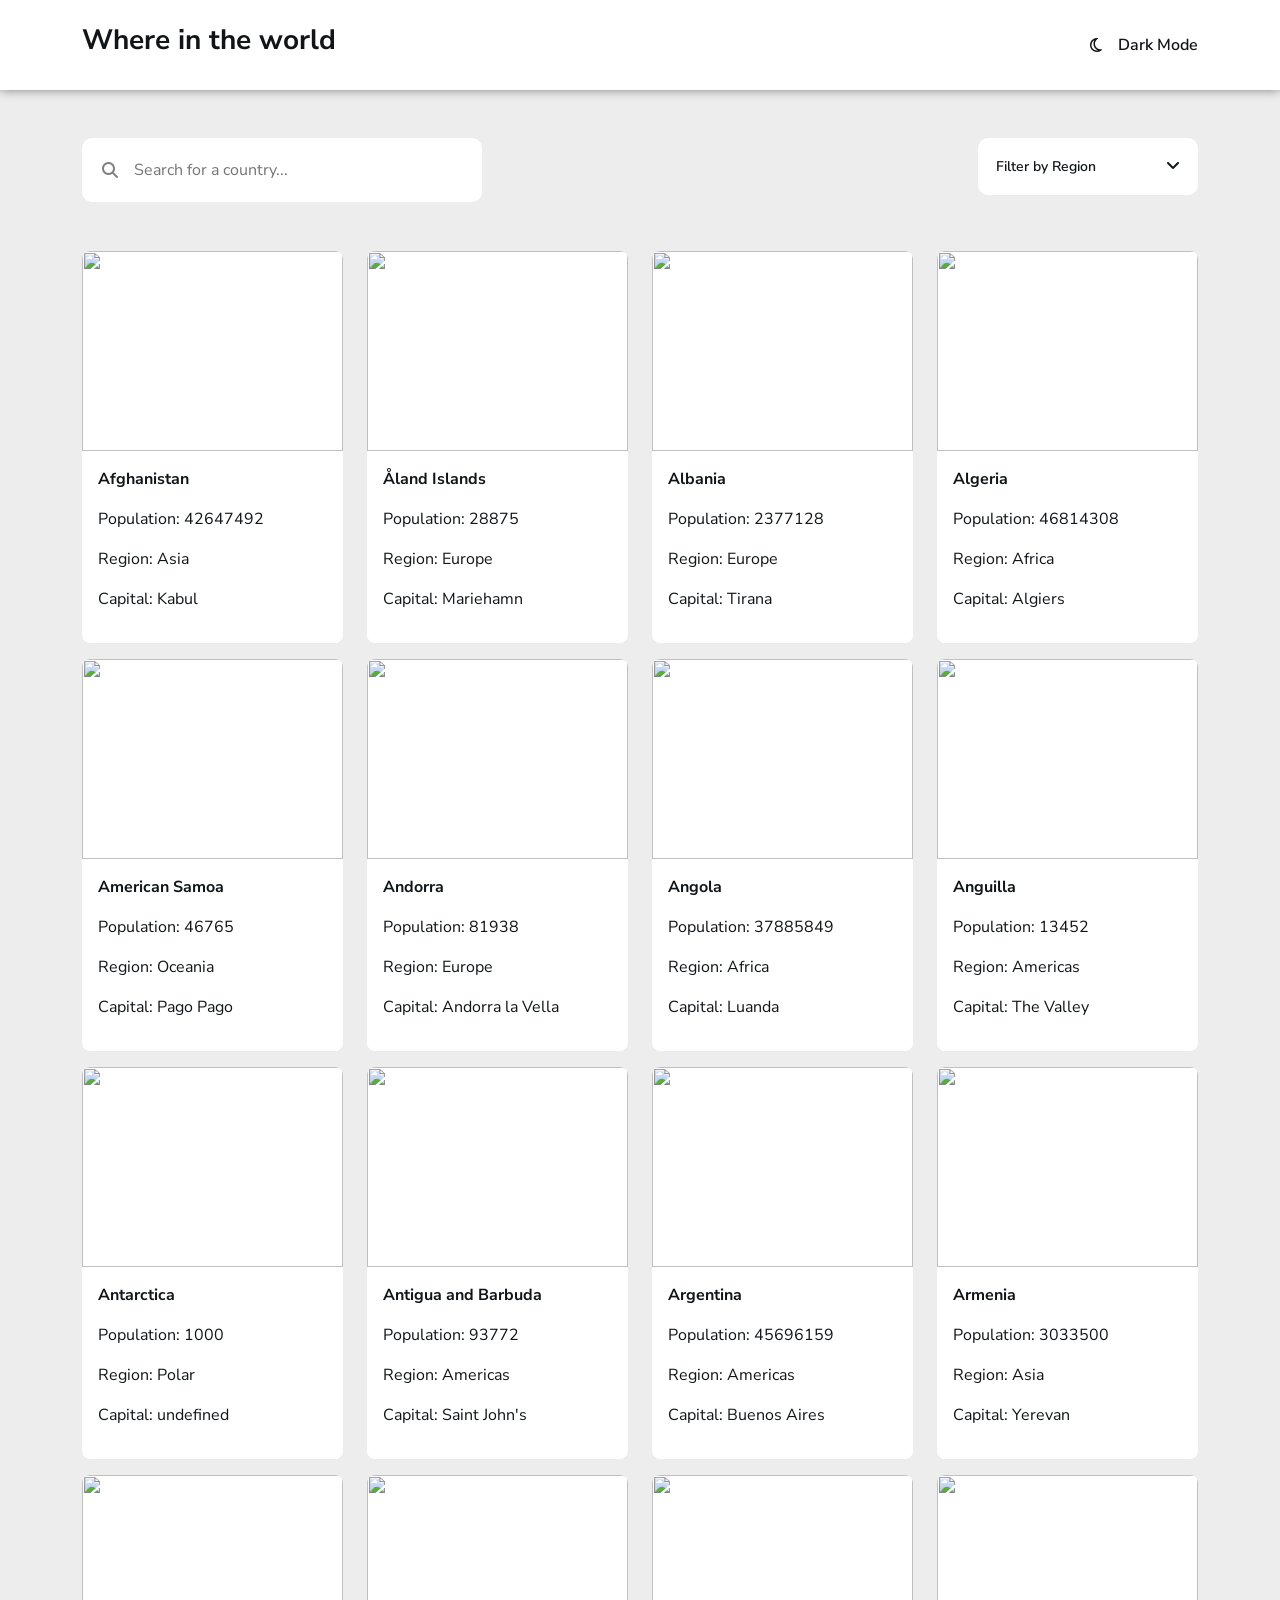
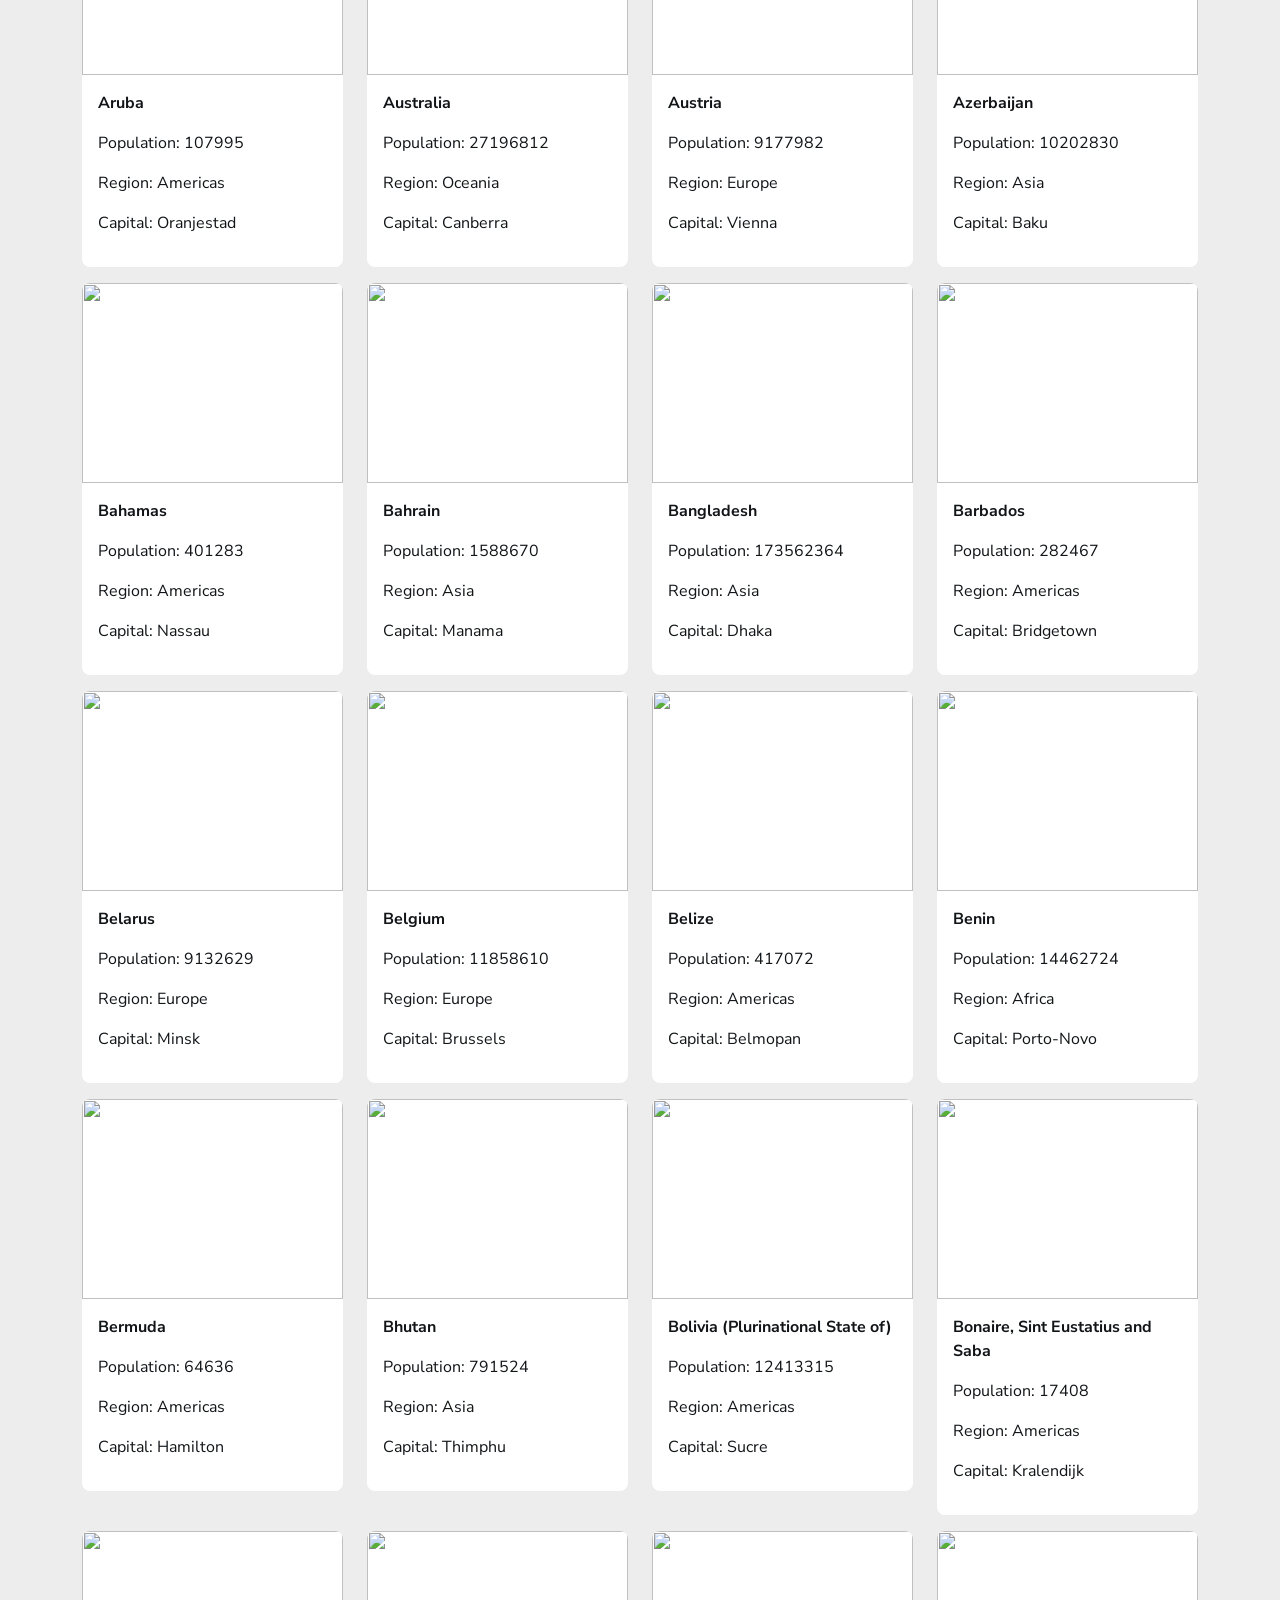
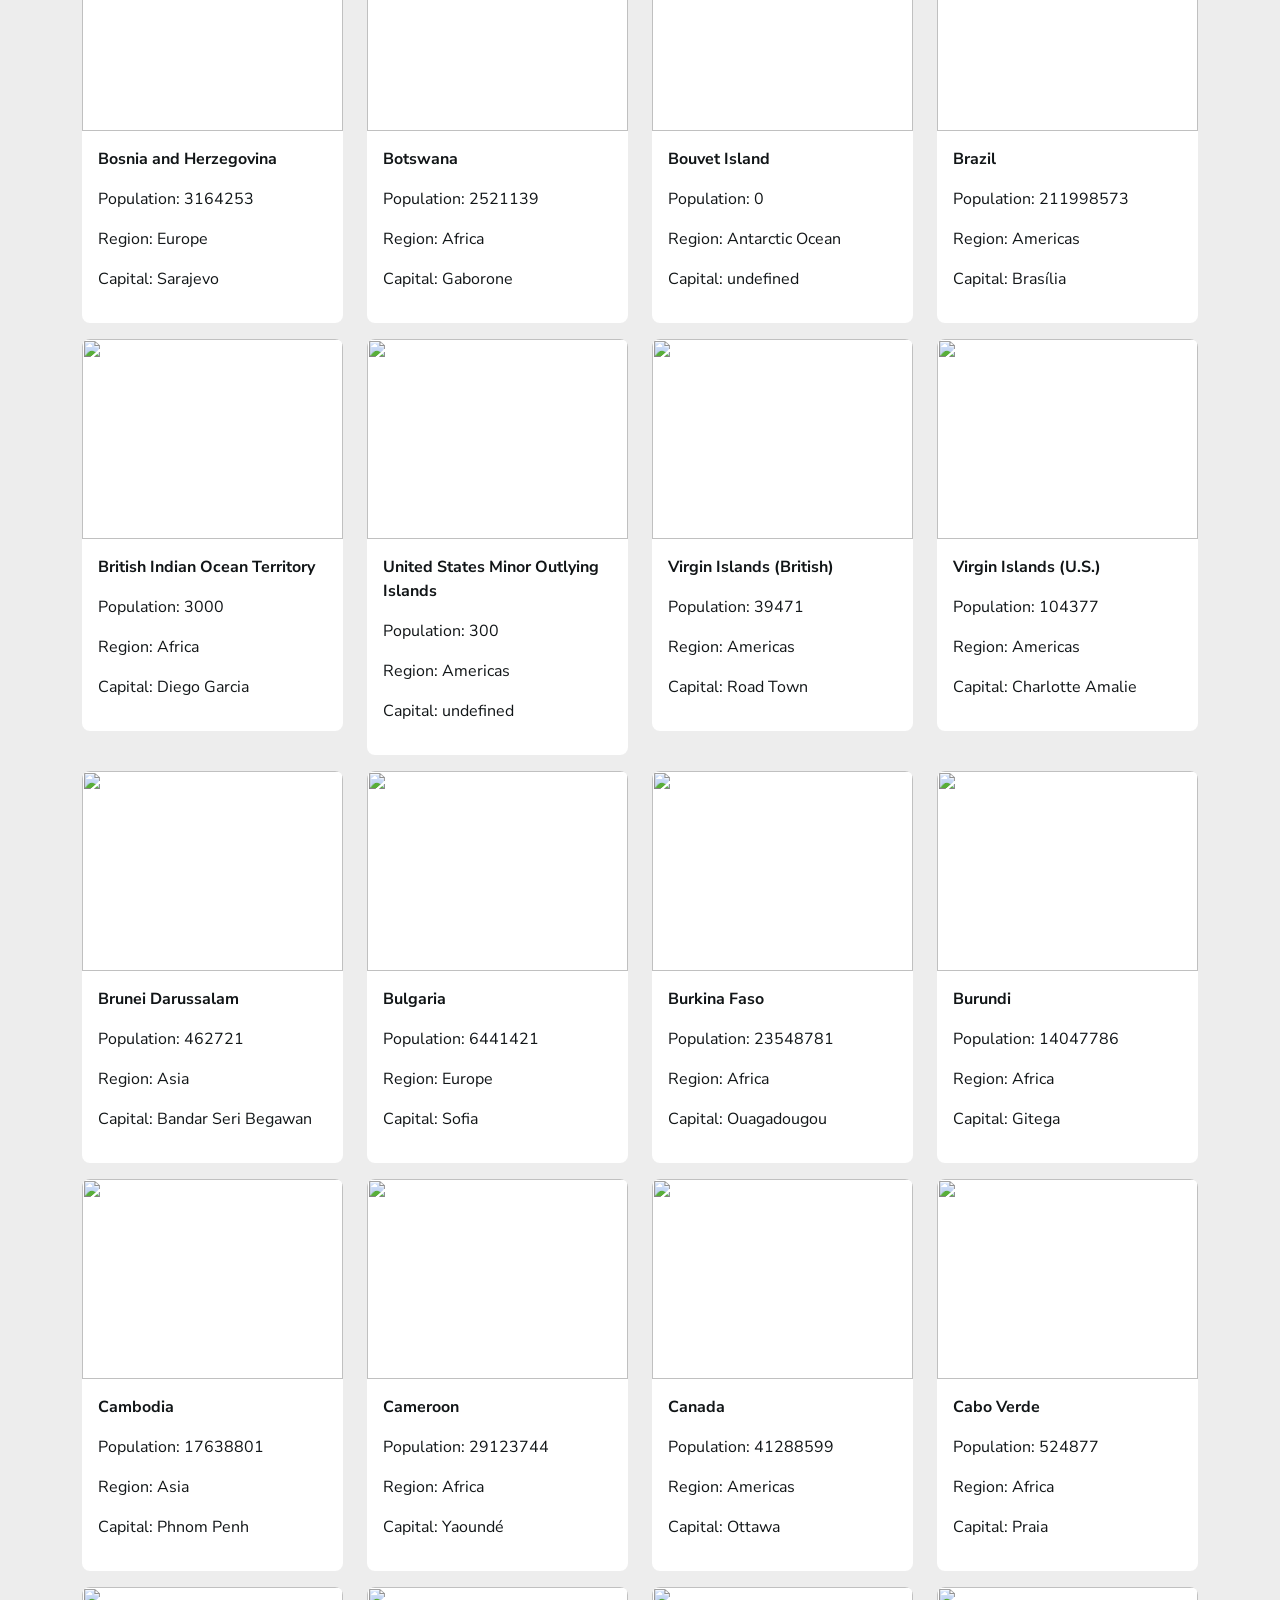
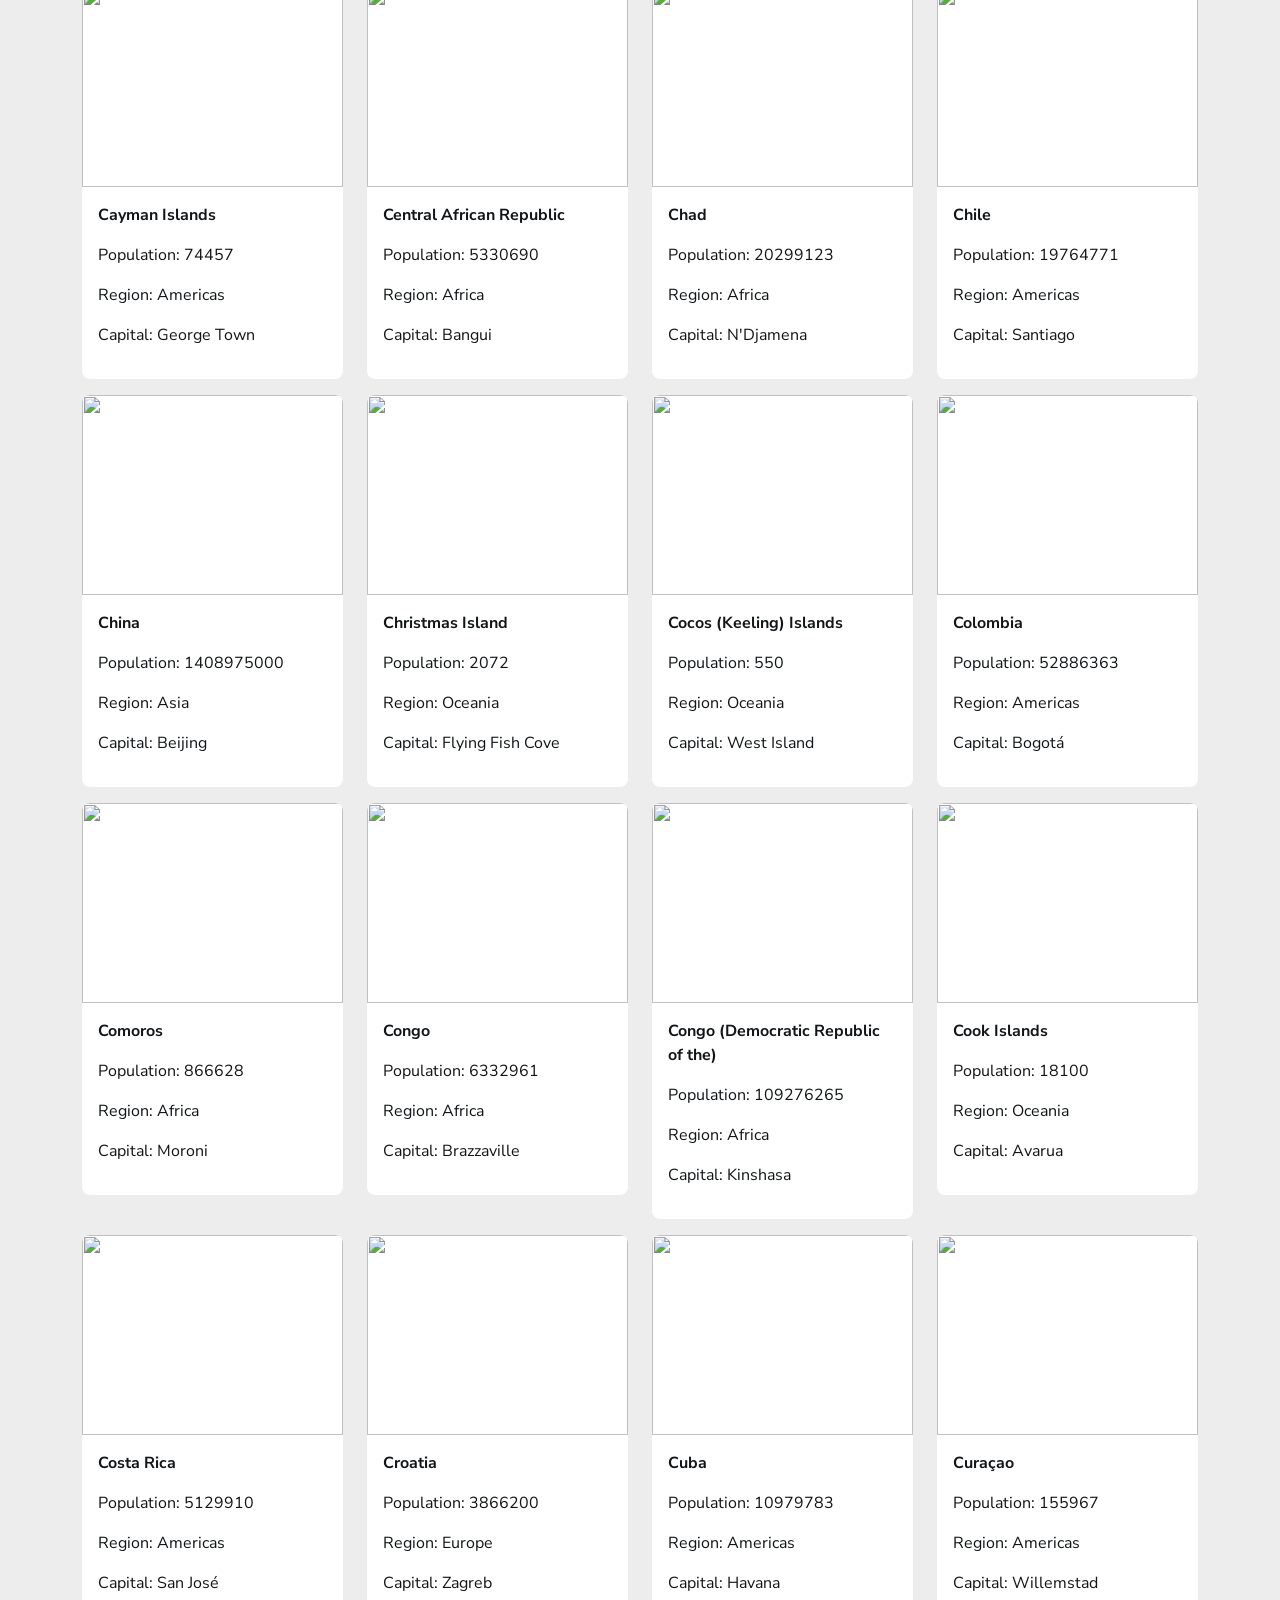
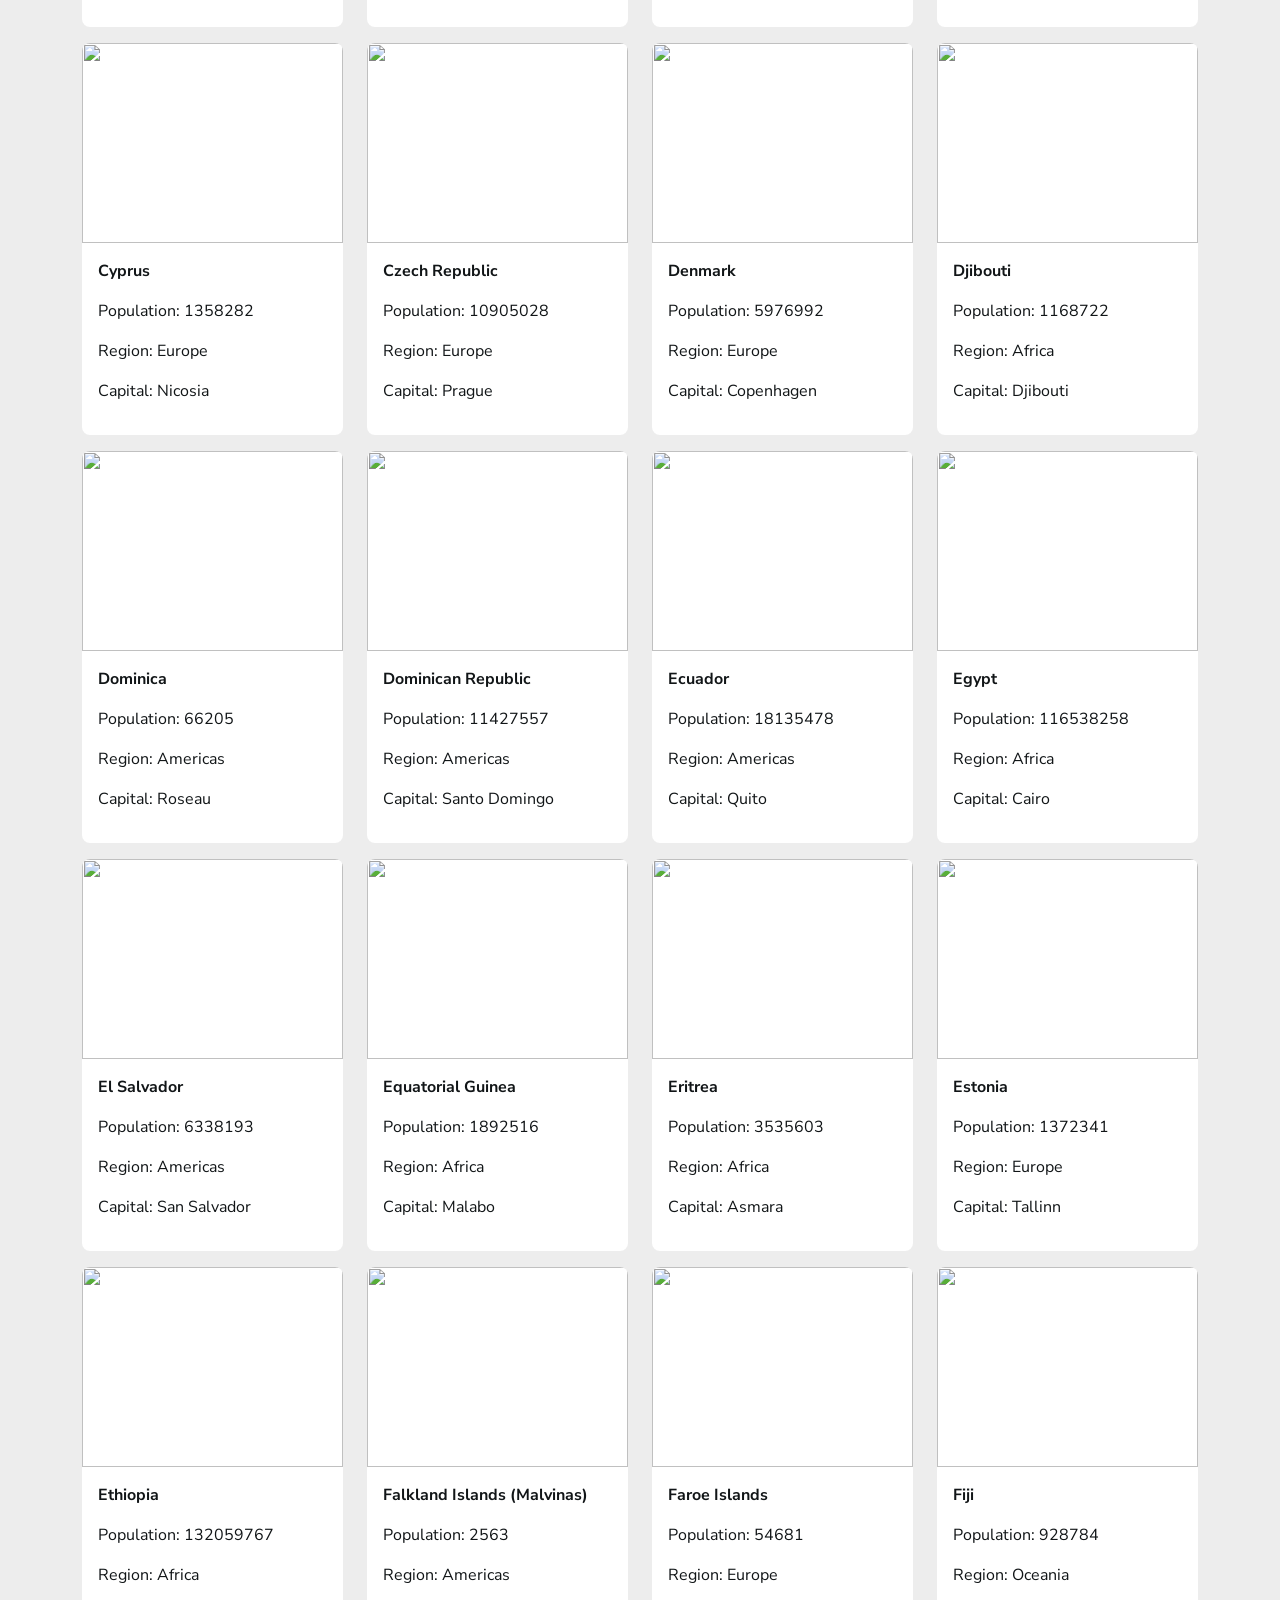
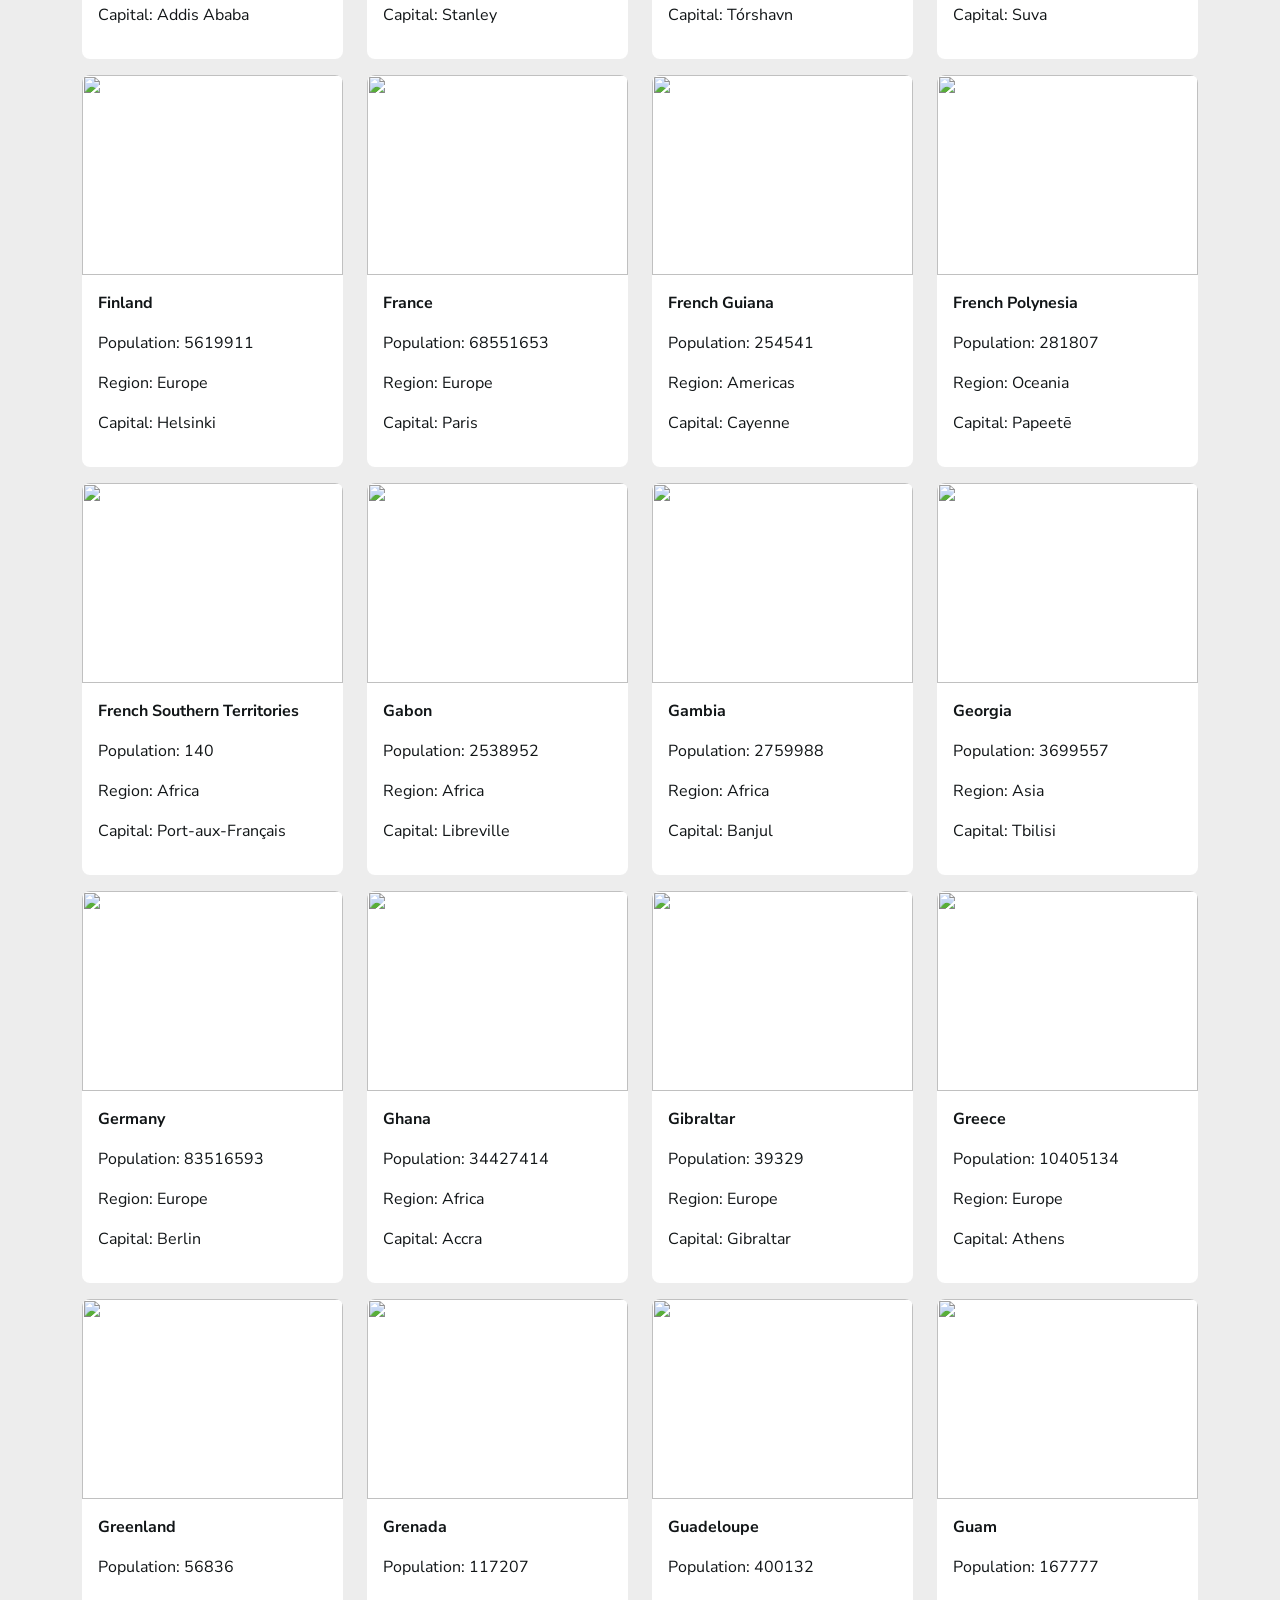
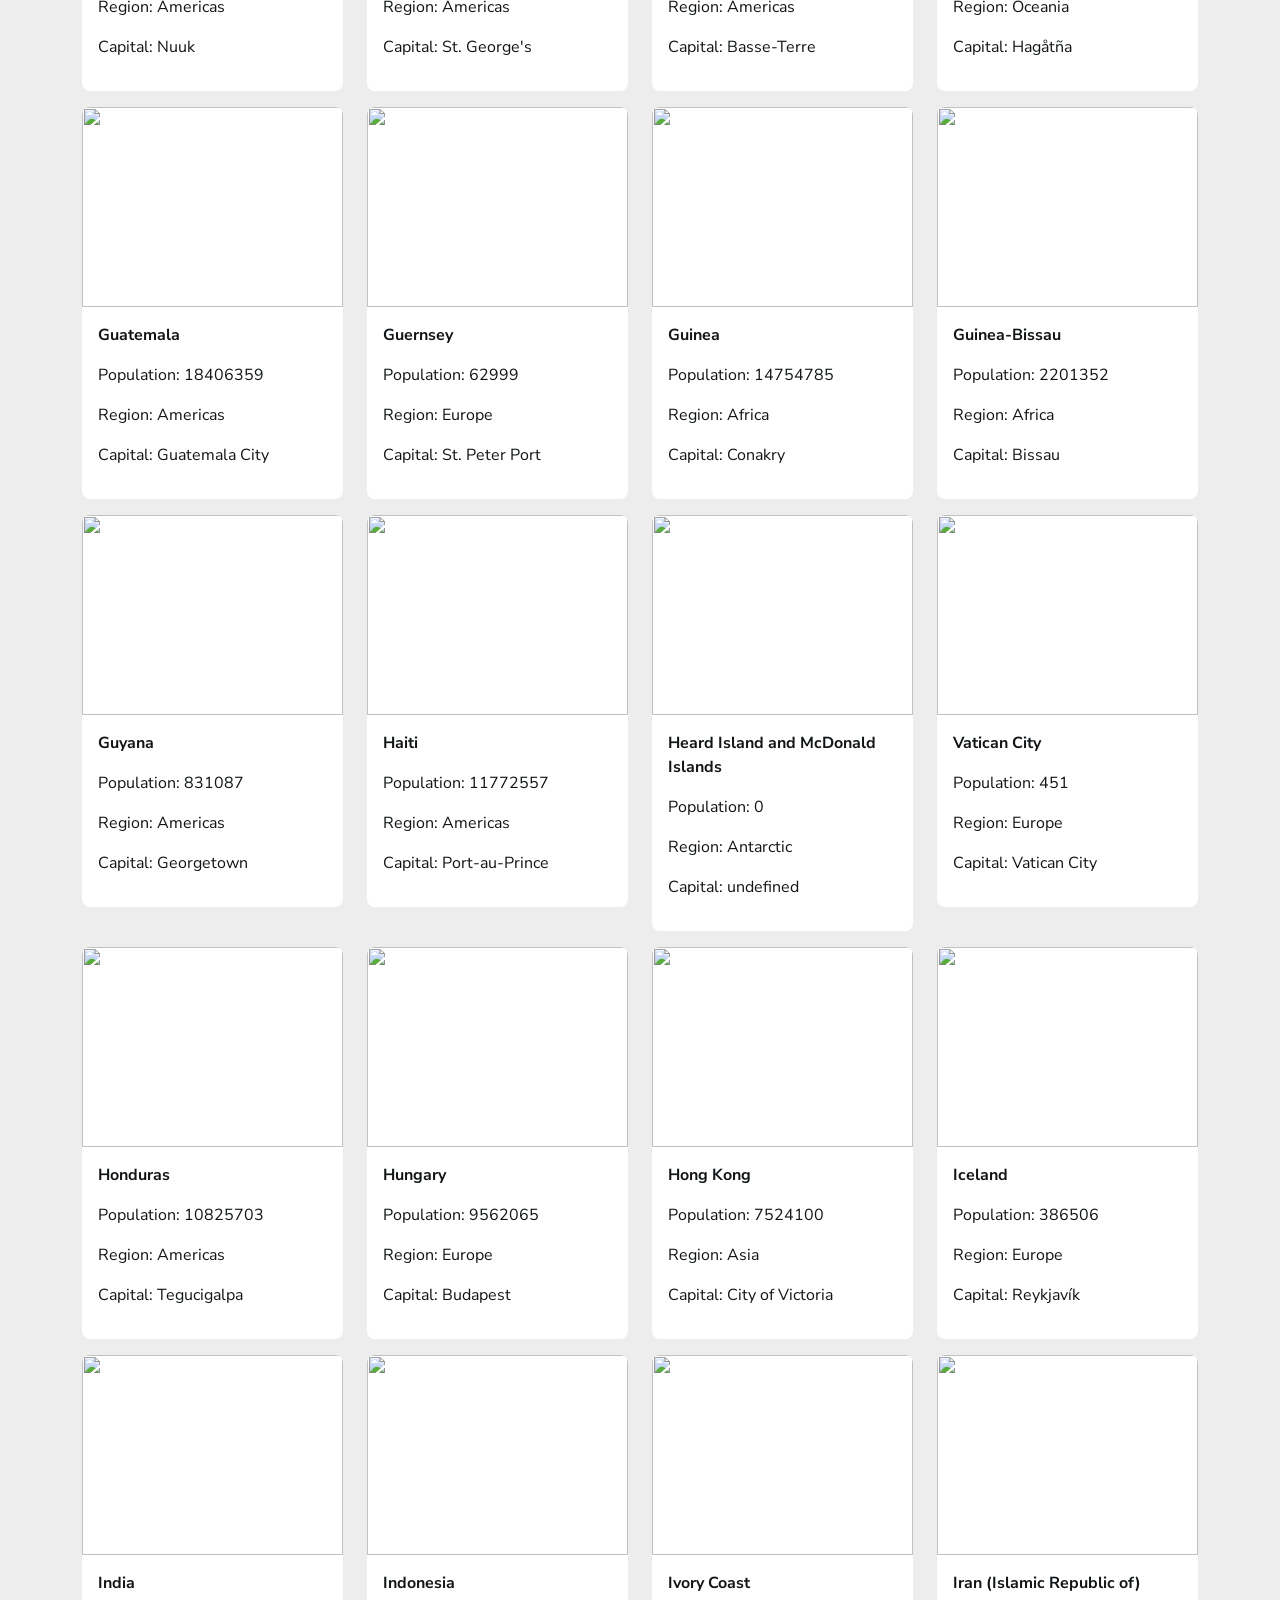
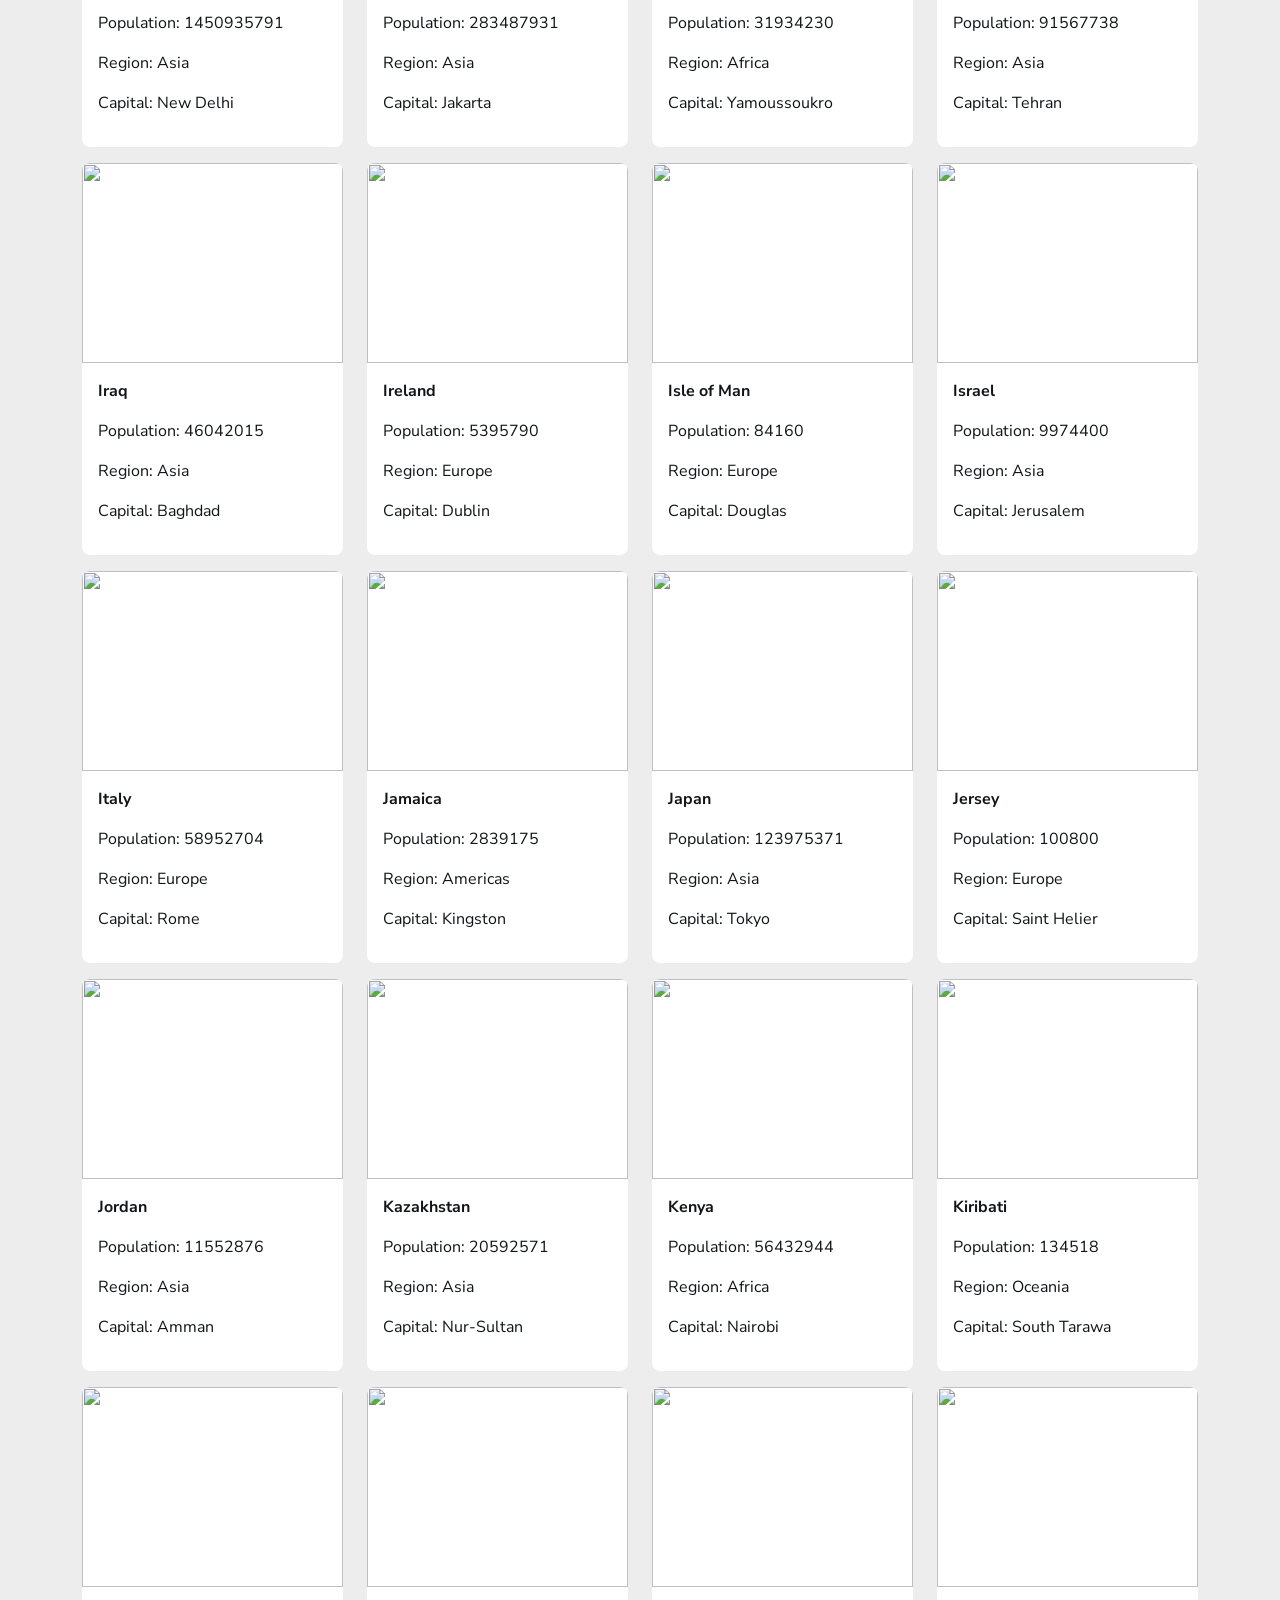
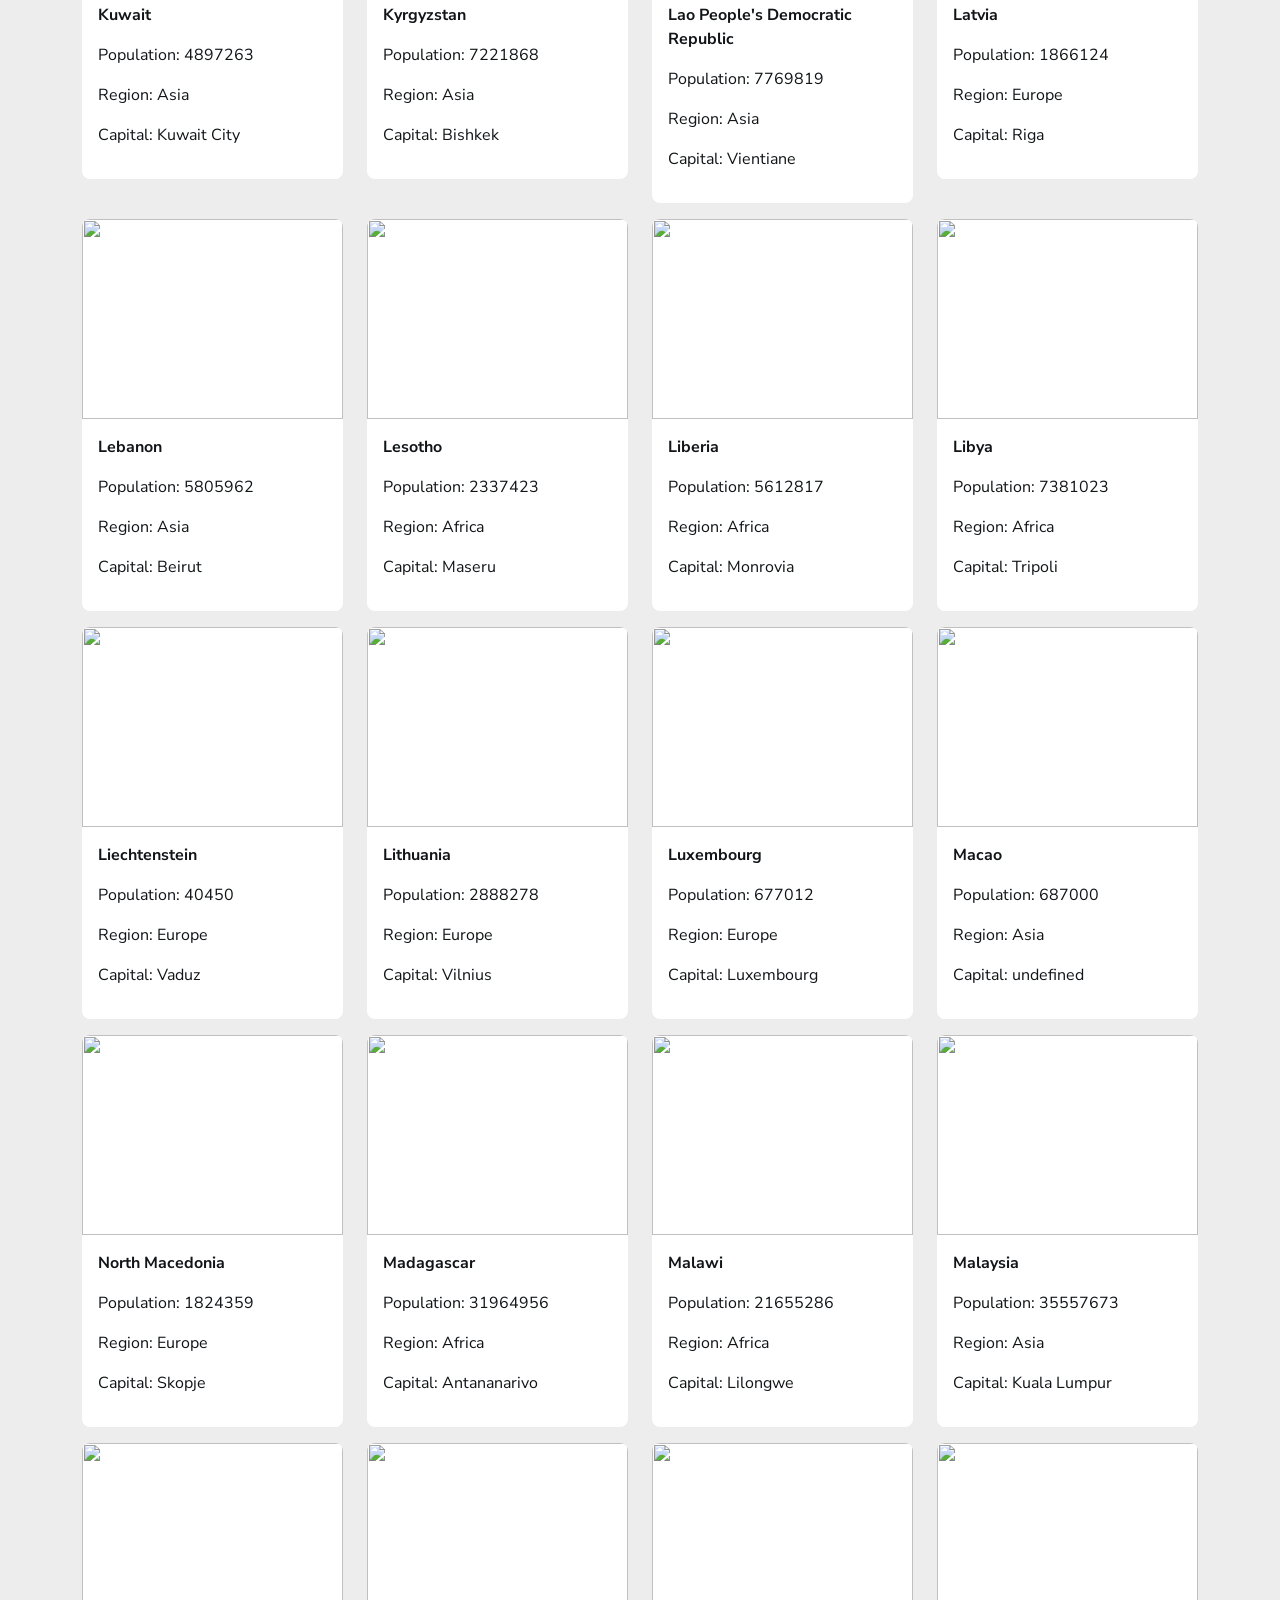
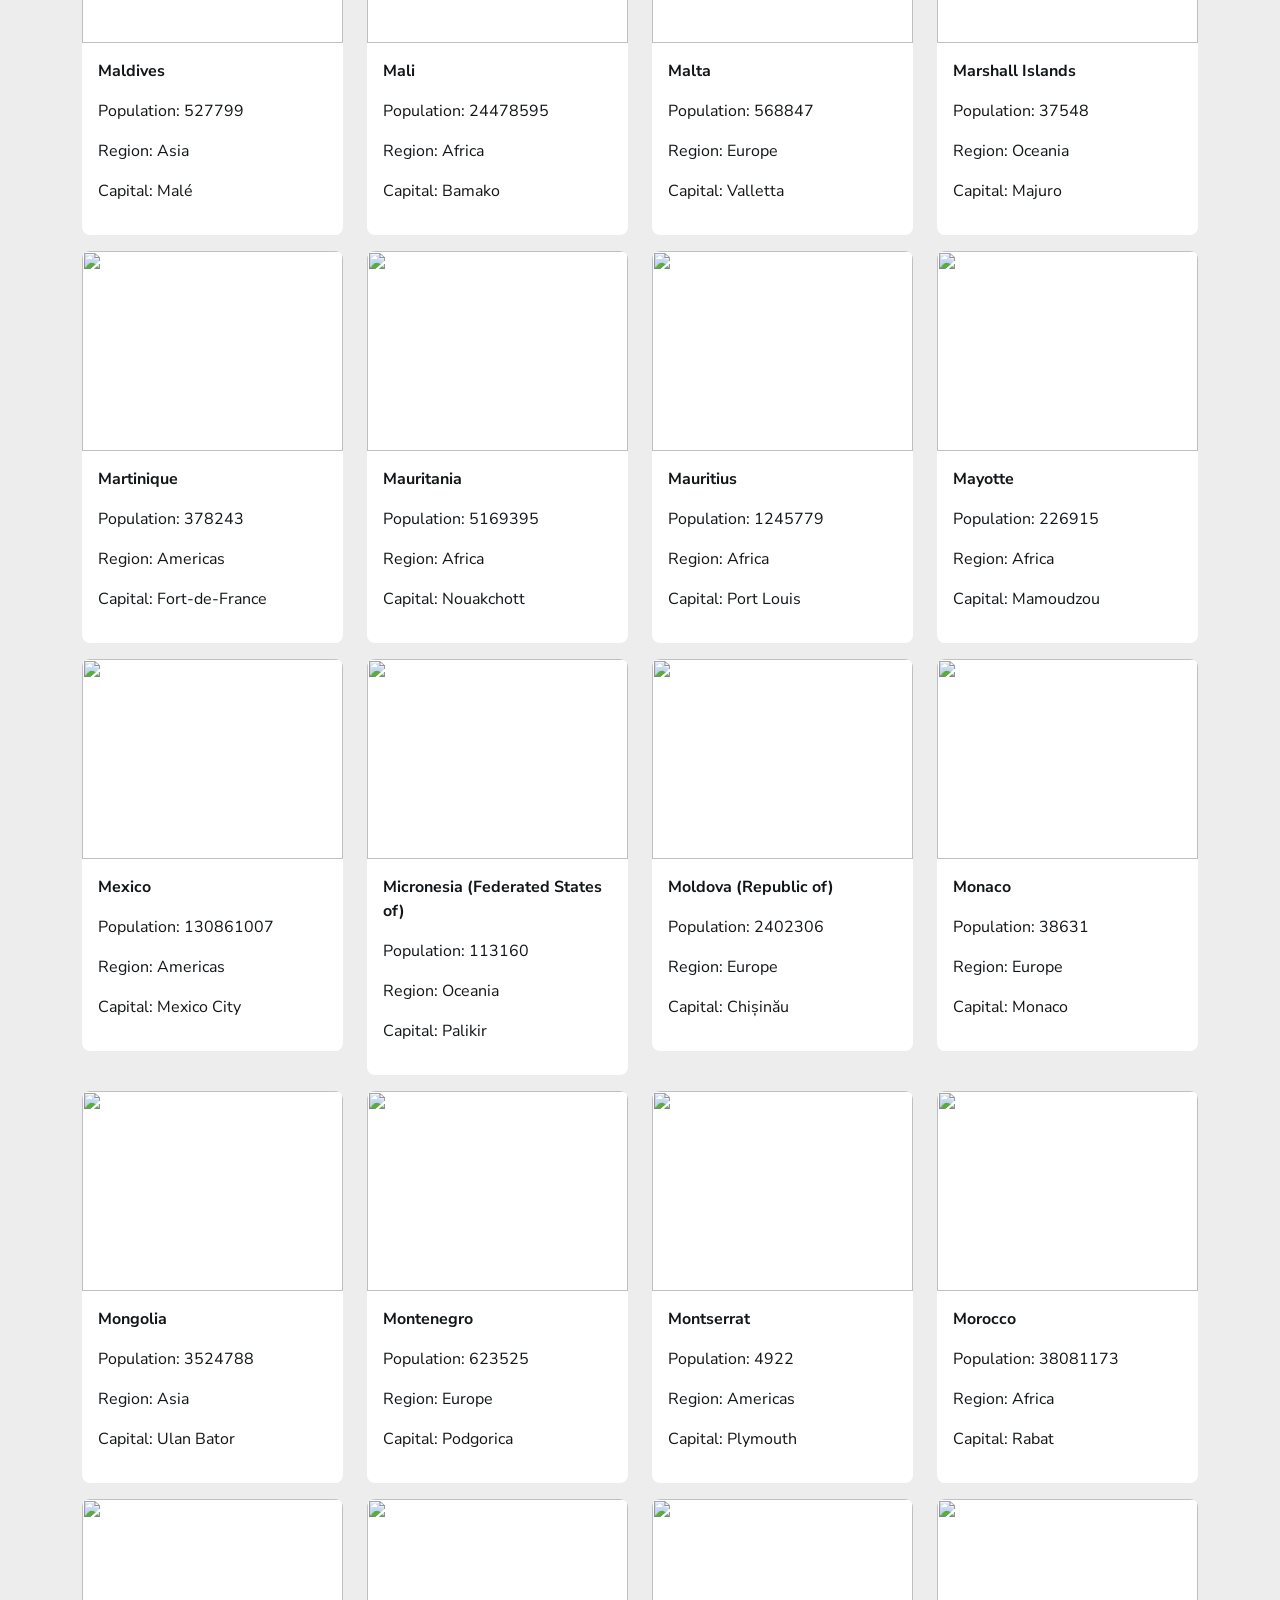
==== index.html @ bd82c8d5 "rest-countries" ====
<!doctype html>
<html lang="en">
  <head>
    <meta charset="UTF-8" />
    <meta name="viewport" content="width=device-width, initial-scale=1.0" />
    <meta
      name="description"
      content="rest countries api with color theme switcher master"
    />
    <title>rest countries</title>
    <link rel="stylesheet" href="css/style.css" />
    <link rel="stylesheet" href="css/bootstrap.min.css" />
    <link rel="stylesheet" href="css/all.min.css" />
    <link rel="preconnect" href="https://fonts.googleapis.com" />
    <link rel="preconnect" href="https://fonts.gstatic.com" crossorigin />
    <link
      href="https://fonts.googleapis.com/css2?family=Nunito+Sans:ital,opsz,wght@0,6..12,200..1000;1,6..12,200..1000&display=swap"
      rel="stylesheet"
    />
  </head>
  <body class="theme-light">
    <div class="header">
      <div
        class="container py-4 d-flex justify-content-between align-items-center"
      >
        <h3>Where in the world</h3>
        <div class="mode-dark-sun d-flex align-items-center gap-3">
          <i class="fa-regular fa-moon"></i>
          <div class="text-mode">Dark Mode</div>
        </div>
      </div>
    </div>

    <!-- ====== page ---- info ---- country ===== -->
    <div class="page-info-country py-5 hide-all">
      <div class="container">
        <div
          class="icon-back mb-3 d-flex justify-content-center align-items-center gap-3"
        >
          <i class="fa-solid fa-arrow-left"></i>
          <div>Back</div>
        </div>

        <div class="inside-info d-flex align-items-center"></div>
      </div>
    </div>

    <!-- ============== section ================== -->

    <div class="choices show-all">
      <div class="py-5 head-sec">
        <div class="container d-flex align-items-start justify-content-between">
          <div class="search-country d-flex align-items-center gap-3">
            <i class="fa-solid fa-magnifying-glass"></i>
            <input
              class="srch-name"
              type="text"
              placeholder="Search for a country..."
            />
          </div>
          <div class="filter-by-region">
            <div
              class="head-filter d-flex align-items-center justify-content-between mb-2"
            >
              <div class="text-filter">Filter by Region</div>
              <i class="fa-solid fa-angle-down"></i>
            </div>

            <ul
              class="bottom-filter position-absolute hide list-unstyled m-0 py-3 px-4"
            >
              <li data-contnent=".Africa" class="mb-1">Africa</li>
              <li data-contnent=".America" class="mb-1">America</li>
              <li data-contnent=".Asia" class="mb-1">Asia</li>
              <li data-contnent=".Euro" class="mb-1">Europe</li>
              <li data-contnent=".Ocean">Oceania</li>
            </ul>
          </div>
        </div>
      </div>

      <!-- ===== another -page  -->

      <div class="container">
        <div class="page all">
          <div class="row"></div>
        </div>

        <div class="page Africa">
          <div class="row row-africa"></div>
        </div>

        <div class="page America">
          <div class="row row-america"></div>
        </div>

        <div class="page Asia">
          <div class="row row-asia"></div>
        </div>

        <div class="page Euro">
          <div class="row row-euro"></div>
        </div>

        <div class="page Ocean">
          <div class="row row-ocean"></div>
        </div>
      </div>
    </div>
    <script src="main.js"></script>
  </body>
</html>

<!-- <div class="page Africa"></div>
  <div class="page America"></div>
  <div class="page Asia"></div>
  <div class="page Europe"></div>
  <div class="page Oceania"></div> -->
---- css/style.css ----
* {
  box-sizing: border-box;
  padding: 0;
  margin: 0;
}

:root {
  --Blue-900-Dark-Mode-Elements: hsl(209, 23%, 22%);
  --Blue-950-Dark-Mode-Background: hsl(207, 26%, 17%);
  --Grey-950-Light-Mode-Text: hsl(200, 15%, 8%);
  --Grey-400-Light-Mode-Input: hsl(0, 0%, 50%);
  --Grey-50-Light-Mode-Background: hsl(0, 0%, 99%);
  --White-Dark-Mode-Text-Light-Mode-Elements: hsl(0, 100%, 100%);
}
body.theme-light {
  --white-page-background: hsl(0, 0%, 93%);
  --white-header: hsl(0, 100%, 100%);
  --black-text: hsl(200, 15%, 8%);
  --Grey-light: hsl(0, 0%, 50%);
}

body.theme-dark {
  --white-page-background: hsl(207, 26%, 17%);
  --white-header: hsl(209, 23%, 22%);
  --black-text: hsl(0, 100%, 100%);
  --Grey-light: hsl(0, 0%, 99%);
}

body {
  width: 100%;
  height: 100vh;
  font-family: "Nunito Sans", sans-serif !important;
  background-color: var(--white-page-background) !important;
}

.header {
  width: 100%;
  background-color: var(--white-header);
  box-shadow: 0 0 10px var(--Grey-400-Light-Mode-Input);
}

.header h3 {
  color: var(--black-text);
  font-weight: 700;
}

@media (max-width: 576px) {
  .header h3,
  .mode-dark-sun {
    font-size: 15px;
  }
}

.mode-dark-sun {
  cursor: pointer;
}

.mode-dark-sun > div,
.mode-dark-sun > i {
  color: var(--black-text);
}

.mode-dark-sun > div {
  font-weight: 600;
}

/* ============ section =========== */

@media (max-width: 576px) {
  .head-sec .container {
    flex-direction: column;
    gap: 1rem;
  }
}

.search-country {
  width: 100%;
  max-width: 400px;
  background-color: var(--white-header);
  padding: 20px;
  border-radius: 10px;
}

.search-country input {
  border: none;
  outline: none;
  color: var(--black-text);
  background-color: transparent;
}

.search-country i {
  color: var(--Grey-light);
}

.head-filter {
  width: 220px;
  padding: 18px;
  background-color: var(--white-header);
  color: var(--black-text);
  border-radius: 10px;
}

.filter-by-region .text-filter {
  font-size: 14px;
  font-weight: 600;
}

.filter-by-region i {
  cursor: pointer;
}

.hide {
  display: none;
}

.show {
  display: block;
}

.bottom-filter {
  width: 220px;
  padding: 10px;
  background-color: var(--white-header);
  color: var(--black-text);
  border-radius: 10px;
}

.bottom-filter li {
  padding: 8px;
  border-radius: 8px;
  cursor: pointer;
  font-weight: 700;
  transition: 0.4s;
}

.bottom-filter li:hover {
  background-color: var(--white-page-background);
}
.Africa,
.America,
.Asia,
.Euro,
.Ocean {
  width: 100%;
  height: 100px;
  display: none;
}

.paris {
  background-color: blue;
  display: block;
}
.rome {
  background-color: green;
}
.london {
  background-color: red;
}

.country-ger img {
  height: 230px;
}

/* ----- page info country */

.icon-back {
  width: 150px;
  padding: 10px;
  border-radius: 8px;
  box-shadow: 0 0 10px #aaa;
  cursor: pointer;
  background-color: var(--white-header);
  color: var(--black-text);
}

.inside-info {
  gap: 10rem;
  color: var(--black-text);
}

.page-one > div,
.page-two > div {
  margin-bottom: 0.7rem;
}

.hide-all {
  display: none;
}
.show-all {
  display: block;
}

/* mobile web */

@media (max-width: 576px) {
  .inside-pages {
    flex-direction: column;
  }

  .whole-info {
    flex-direction: column;
  }

  .img-countries {
    width: 100% !important;
  }
}
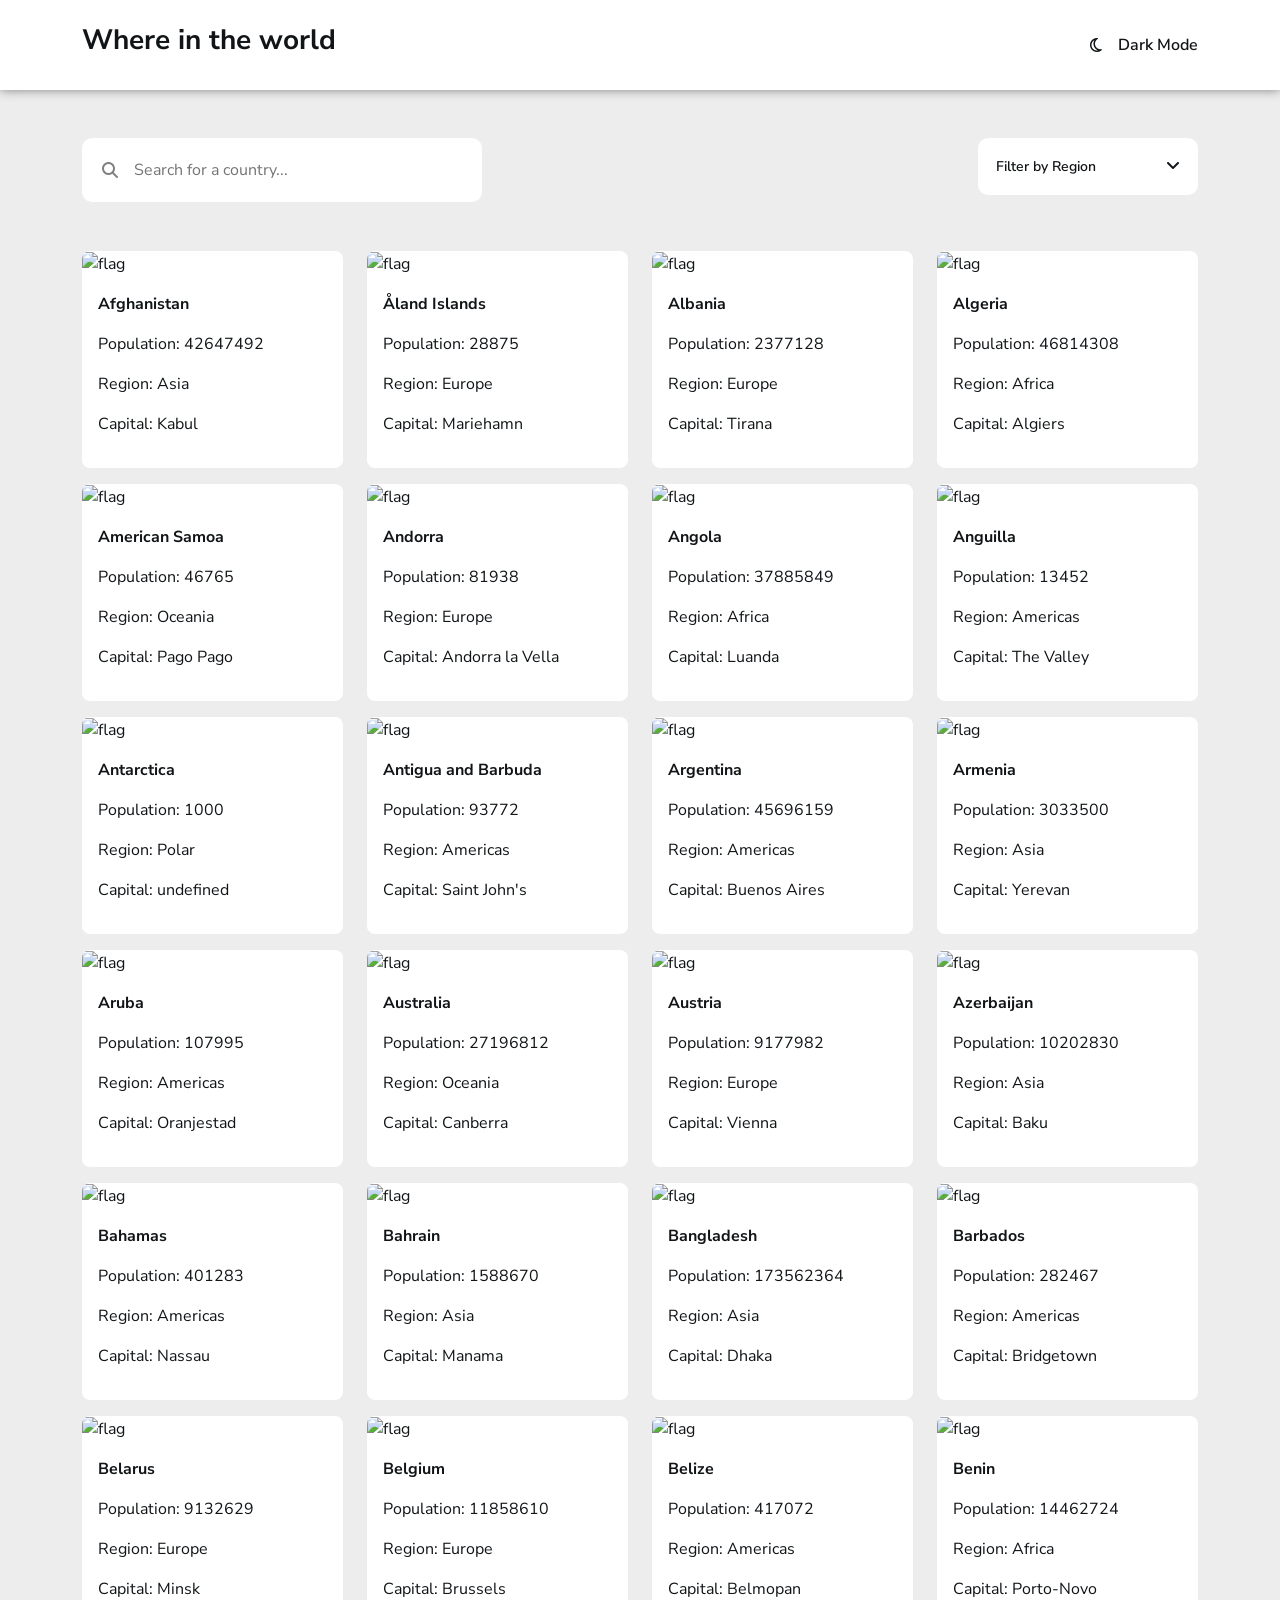
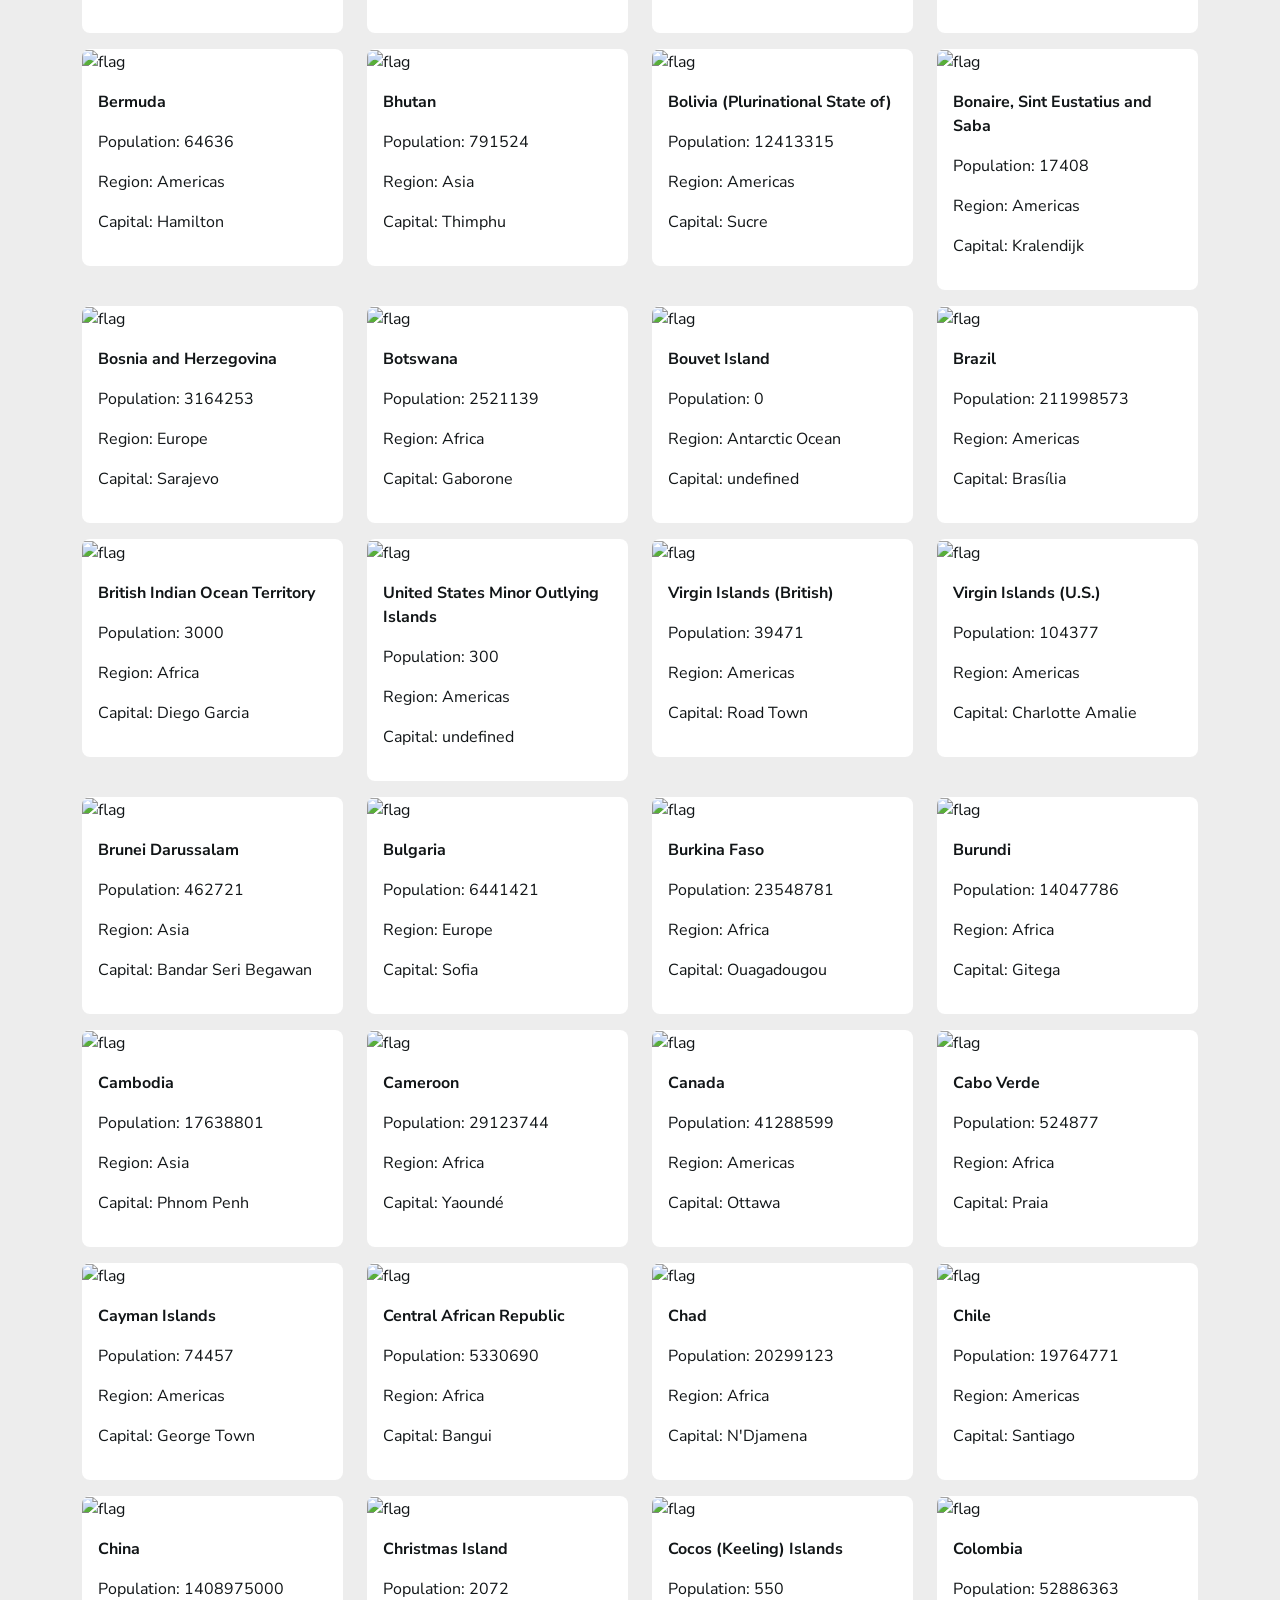
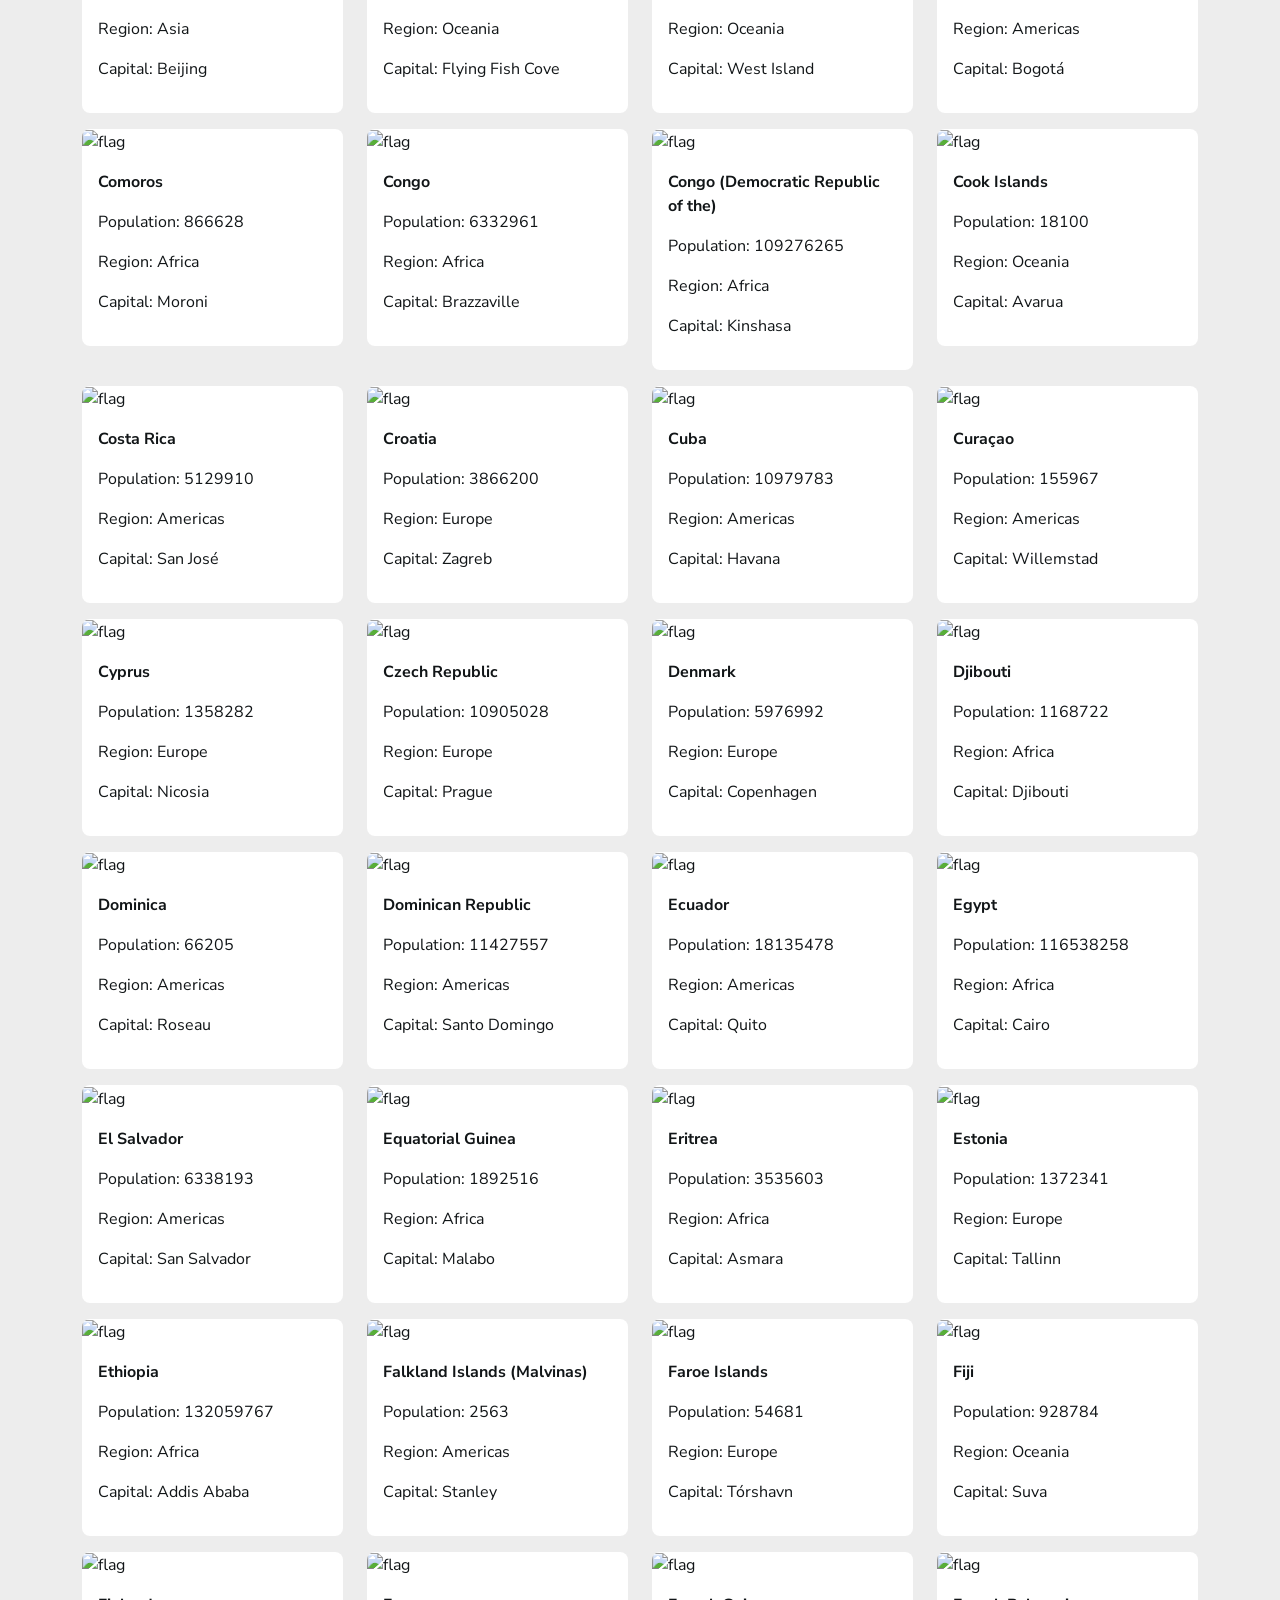
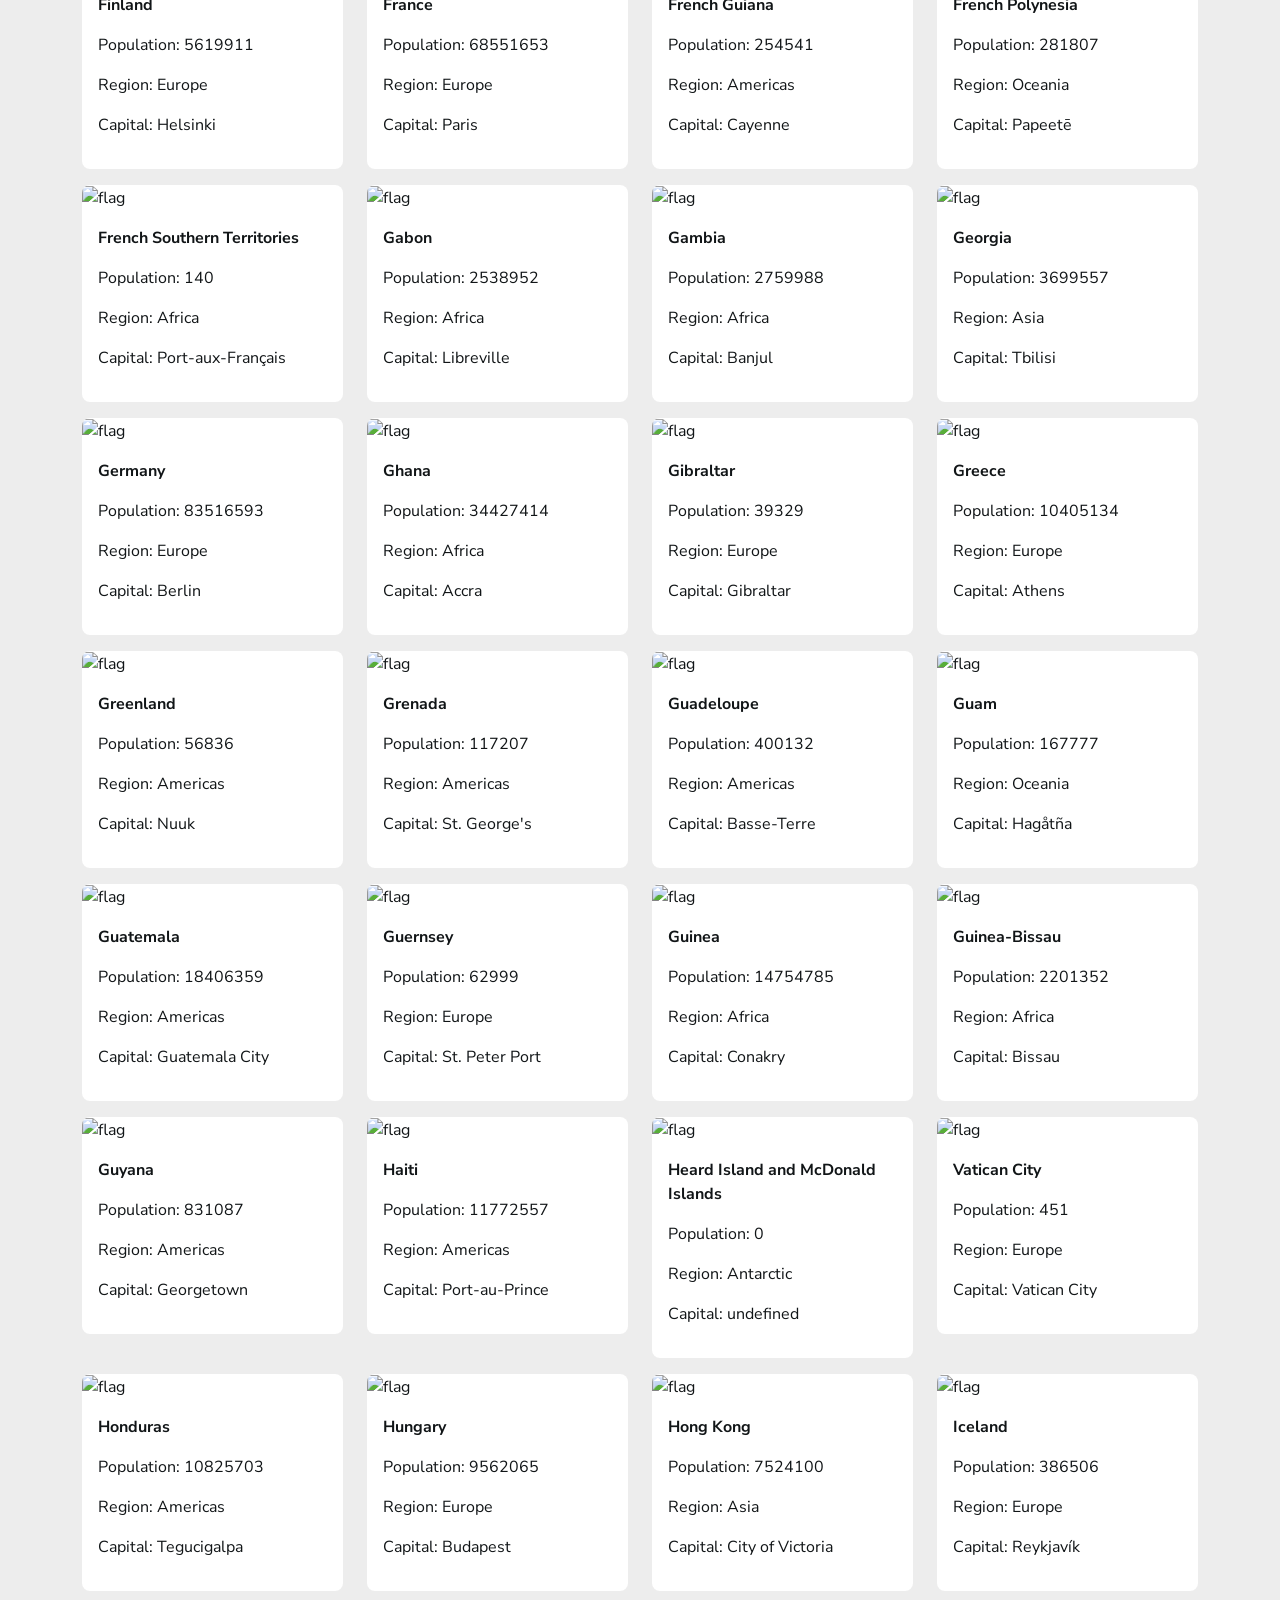
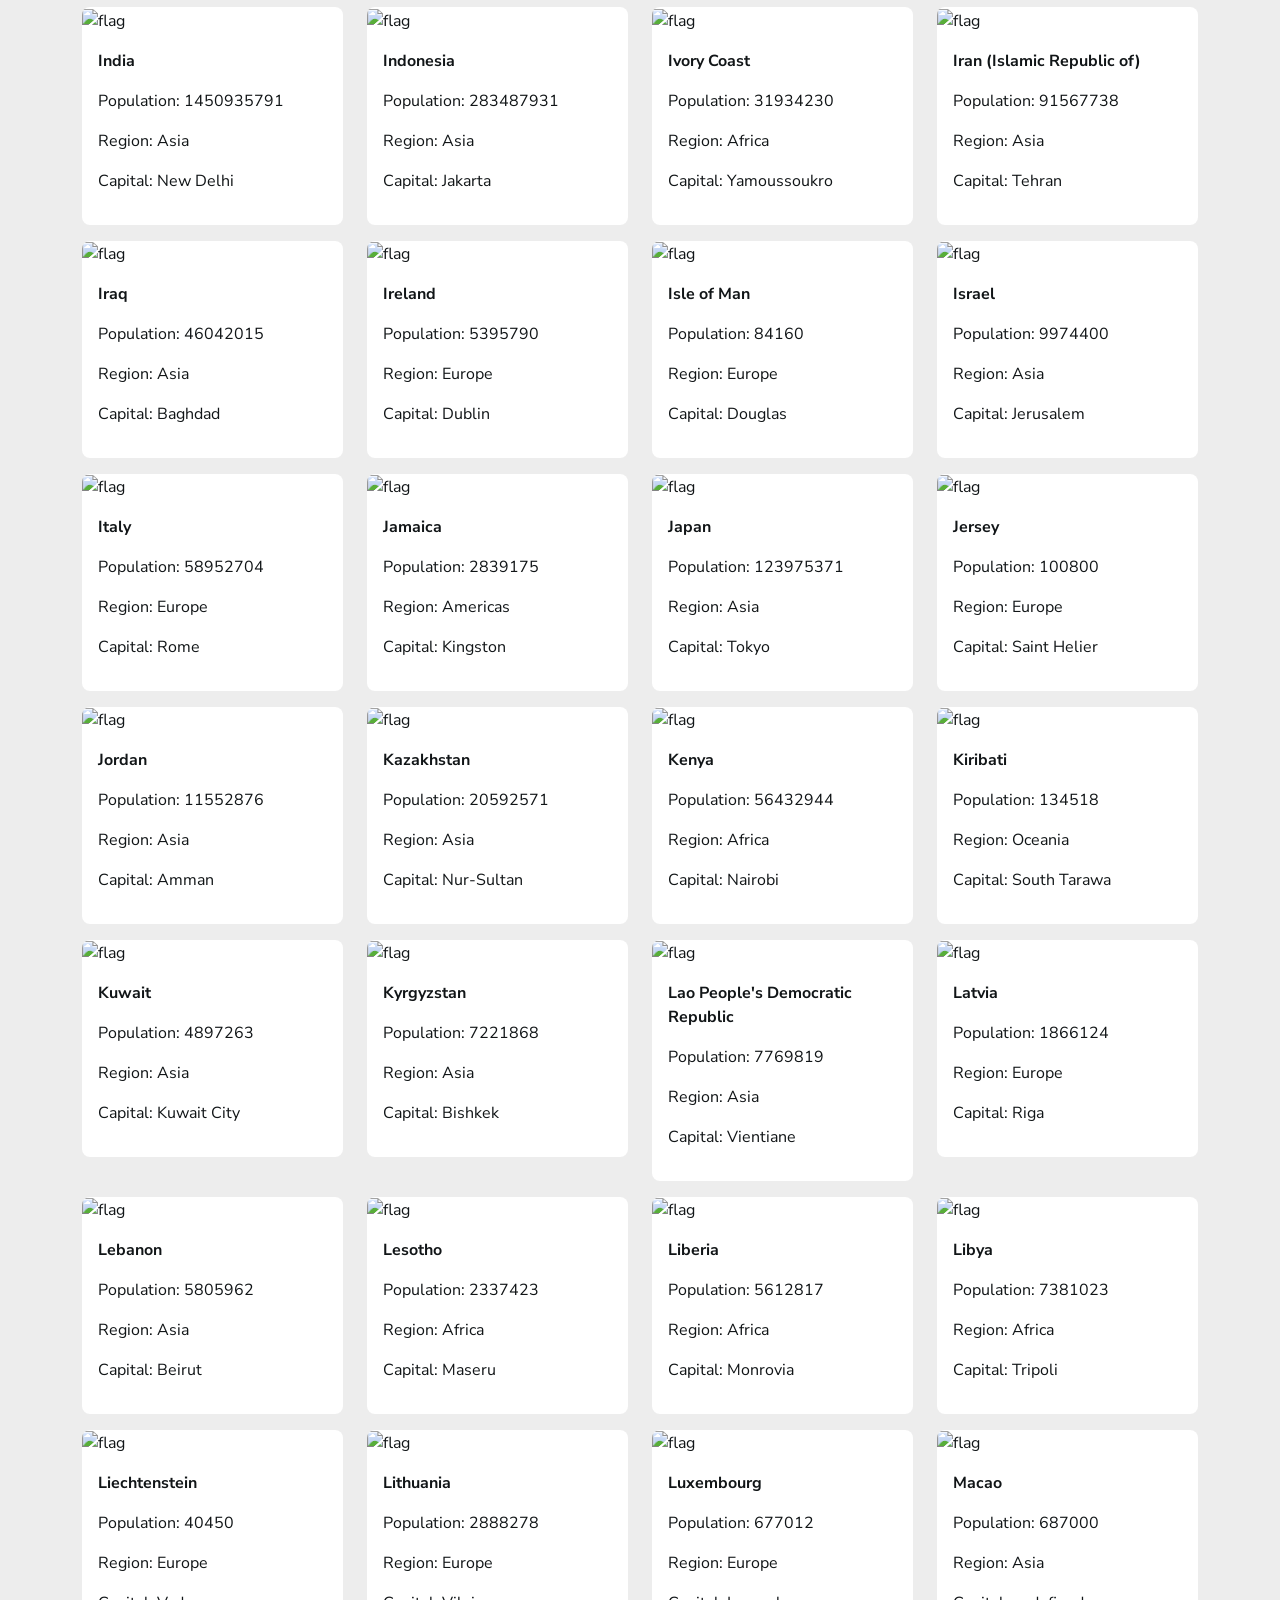
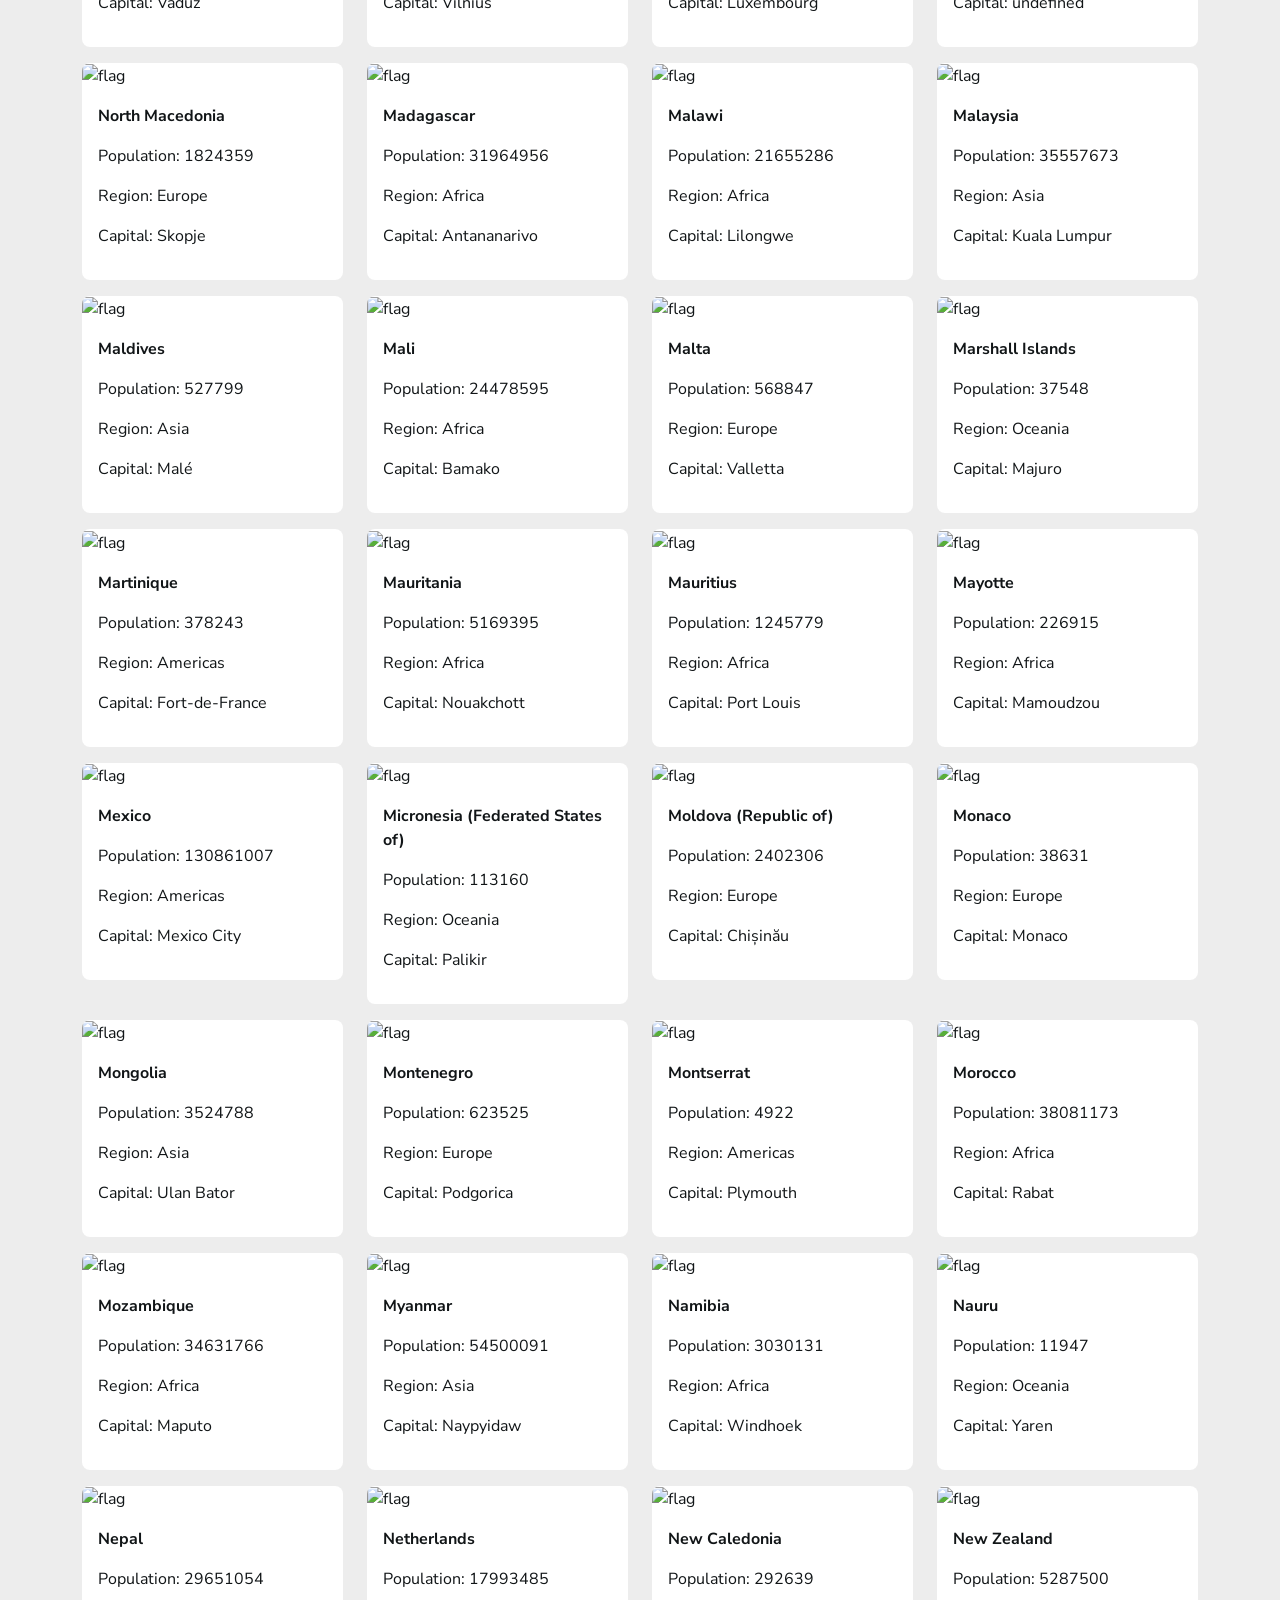
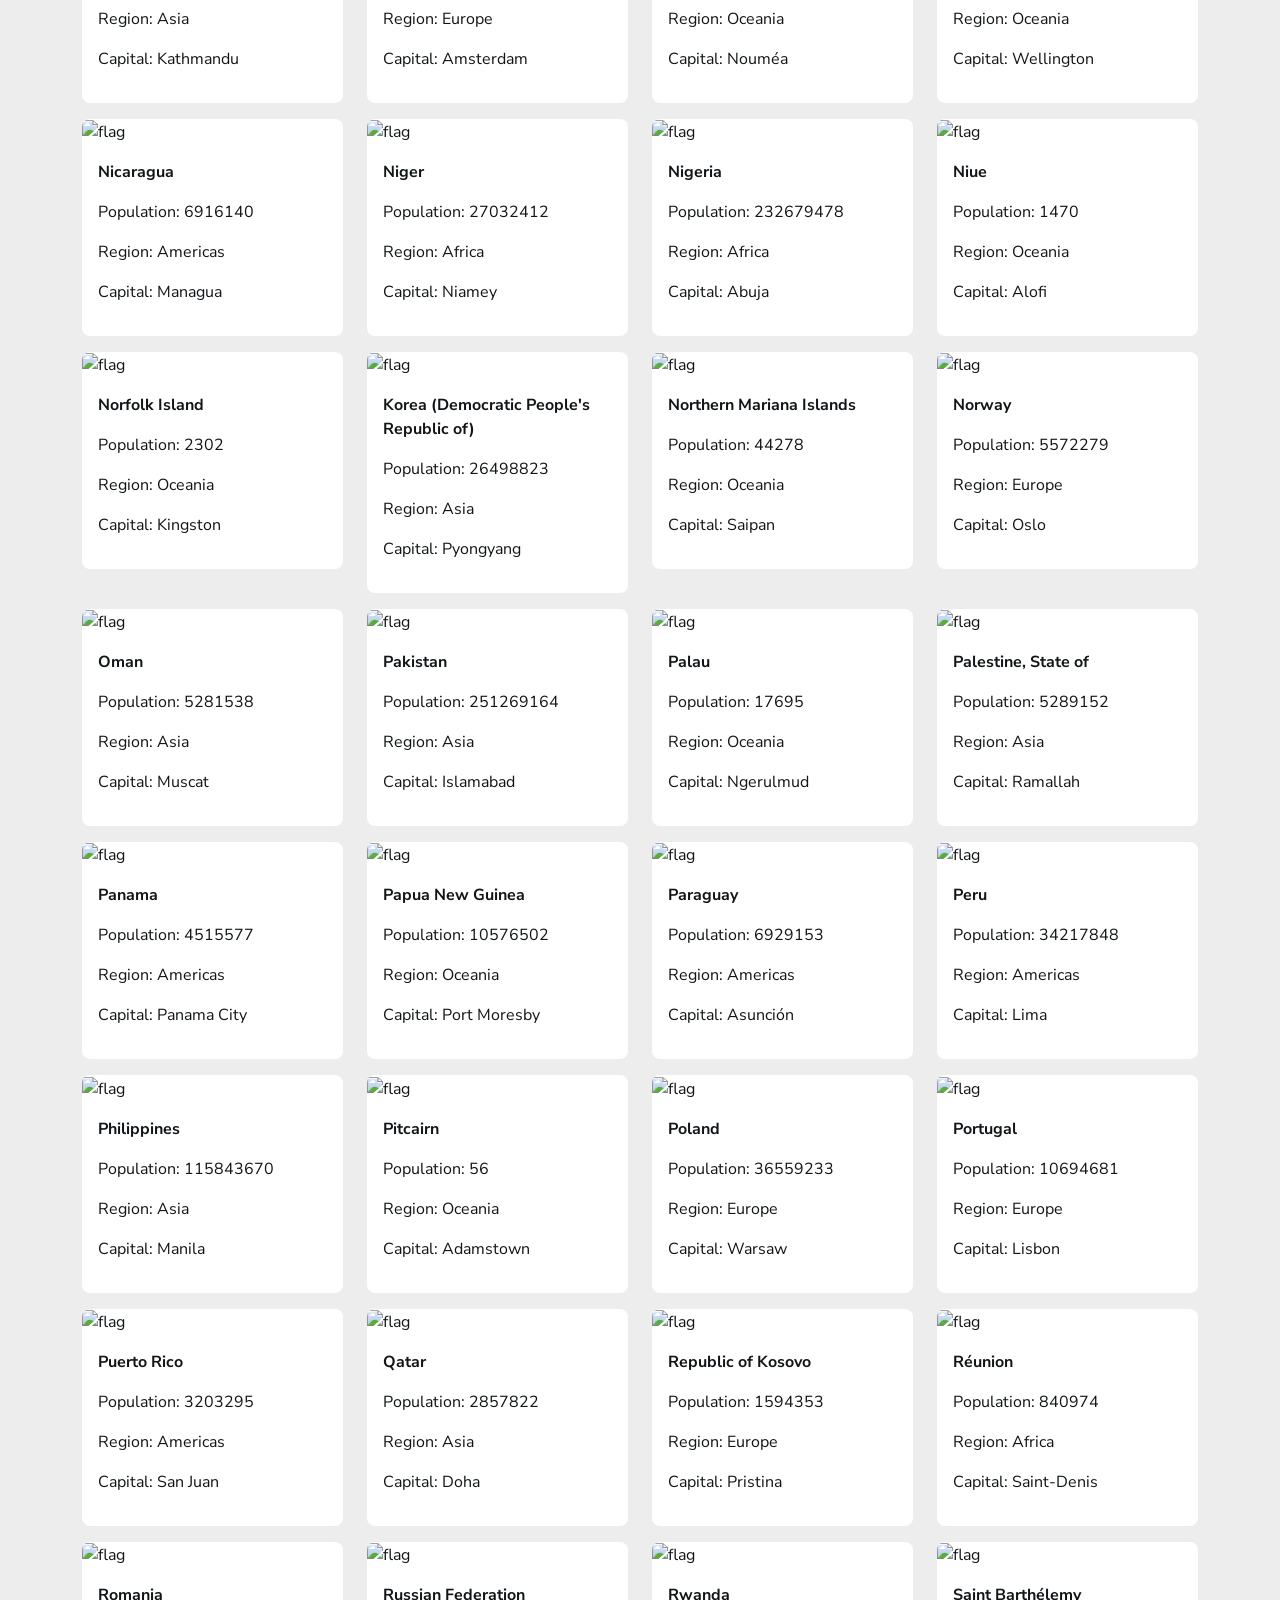
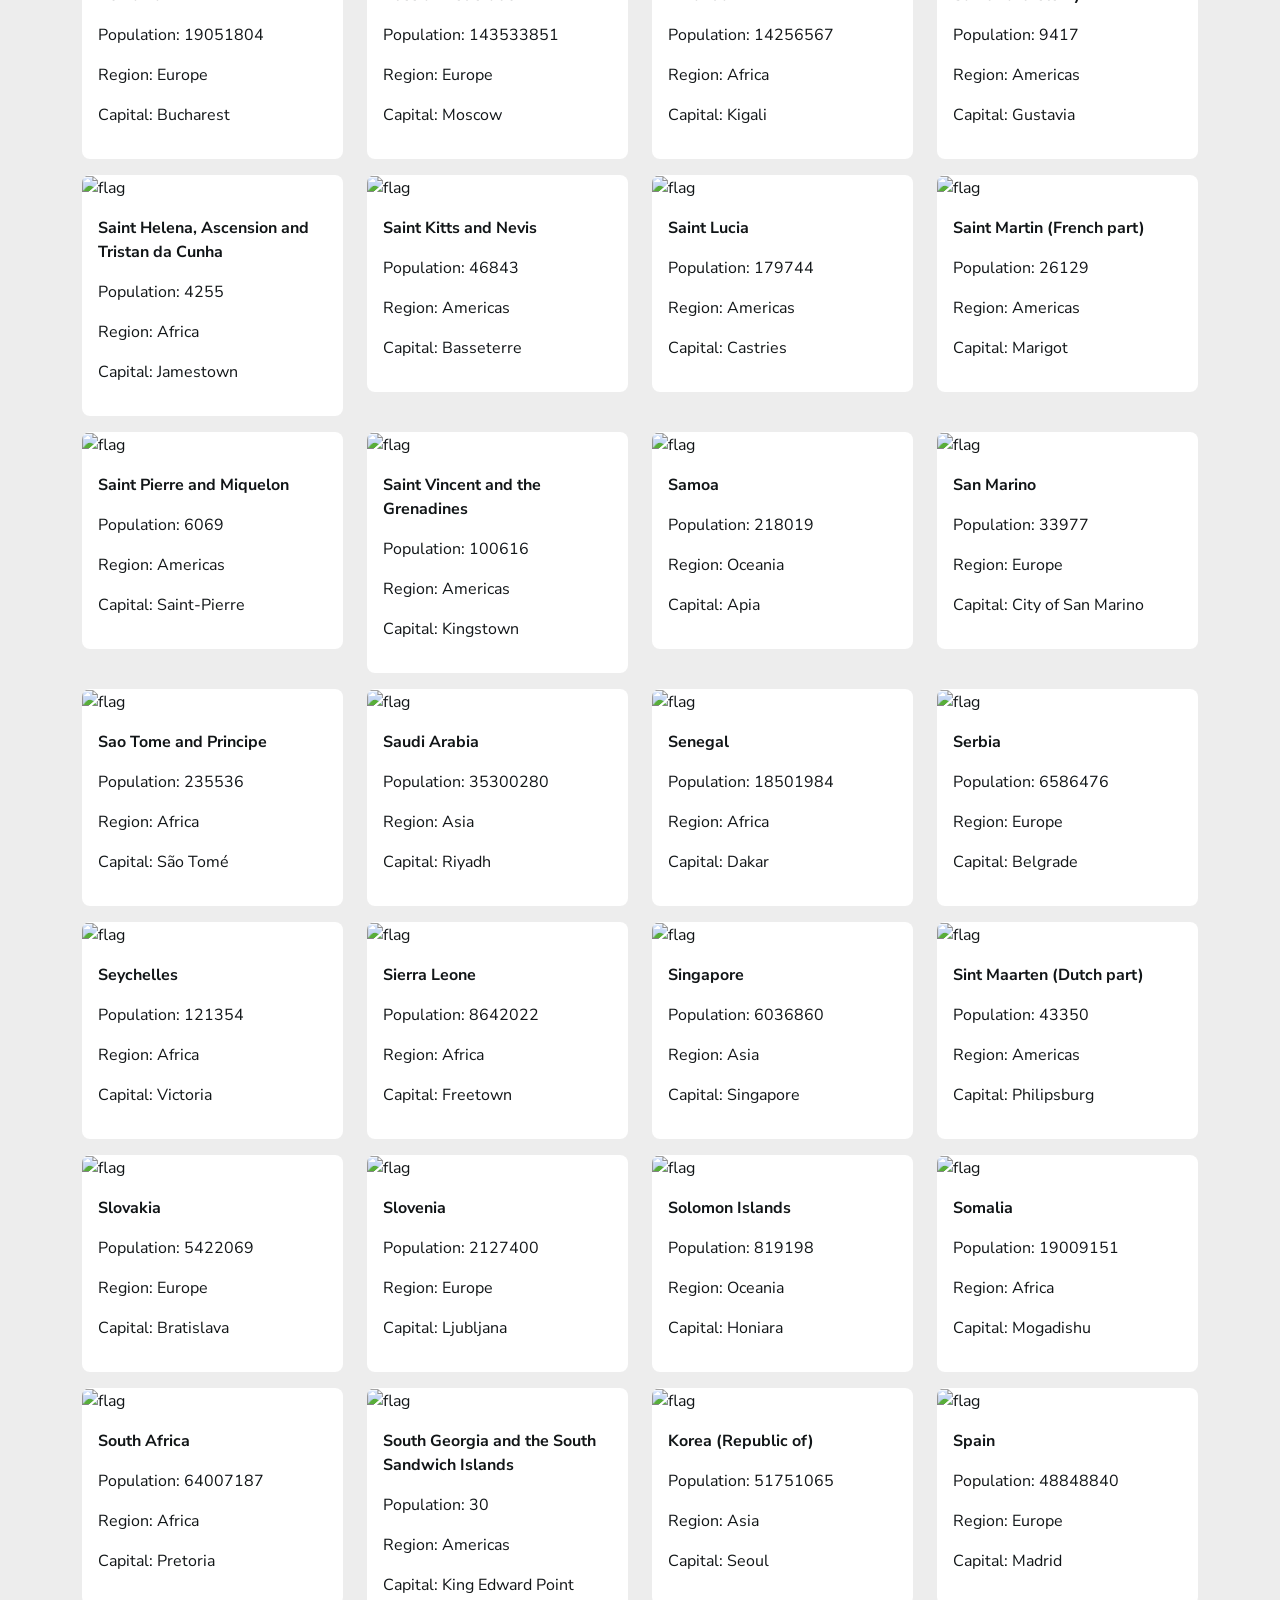
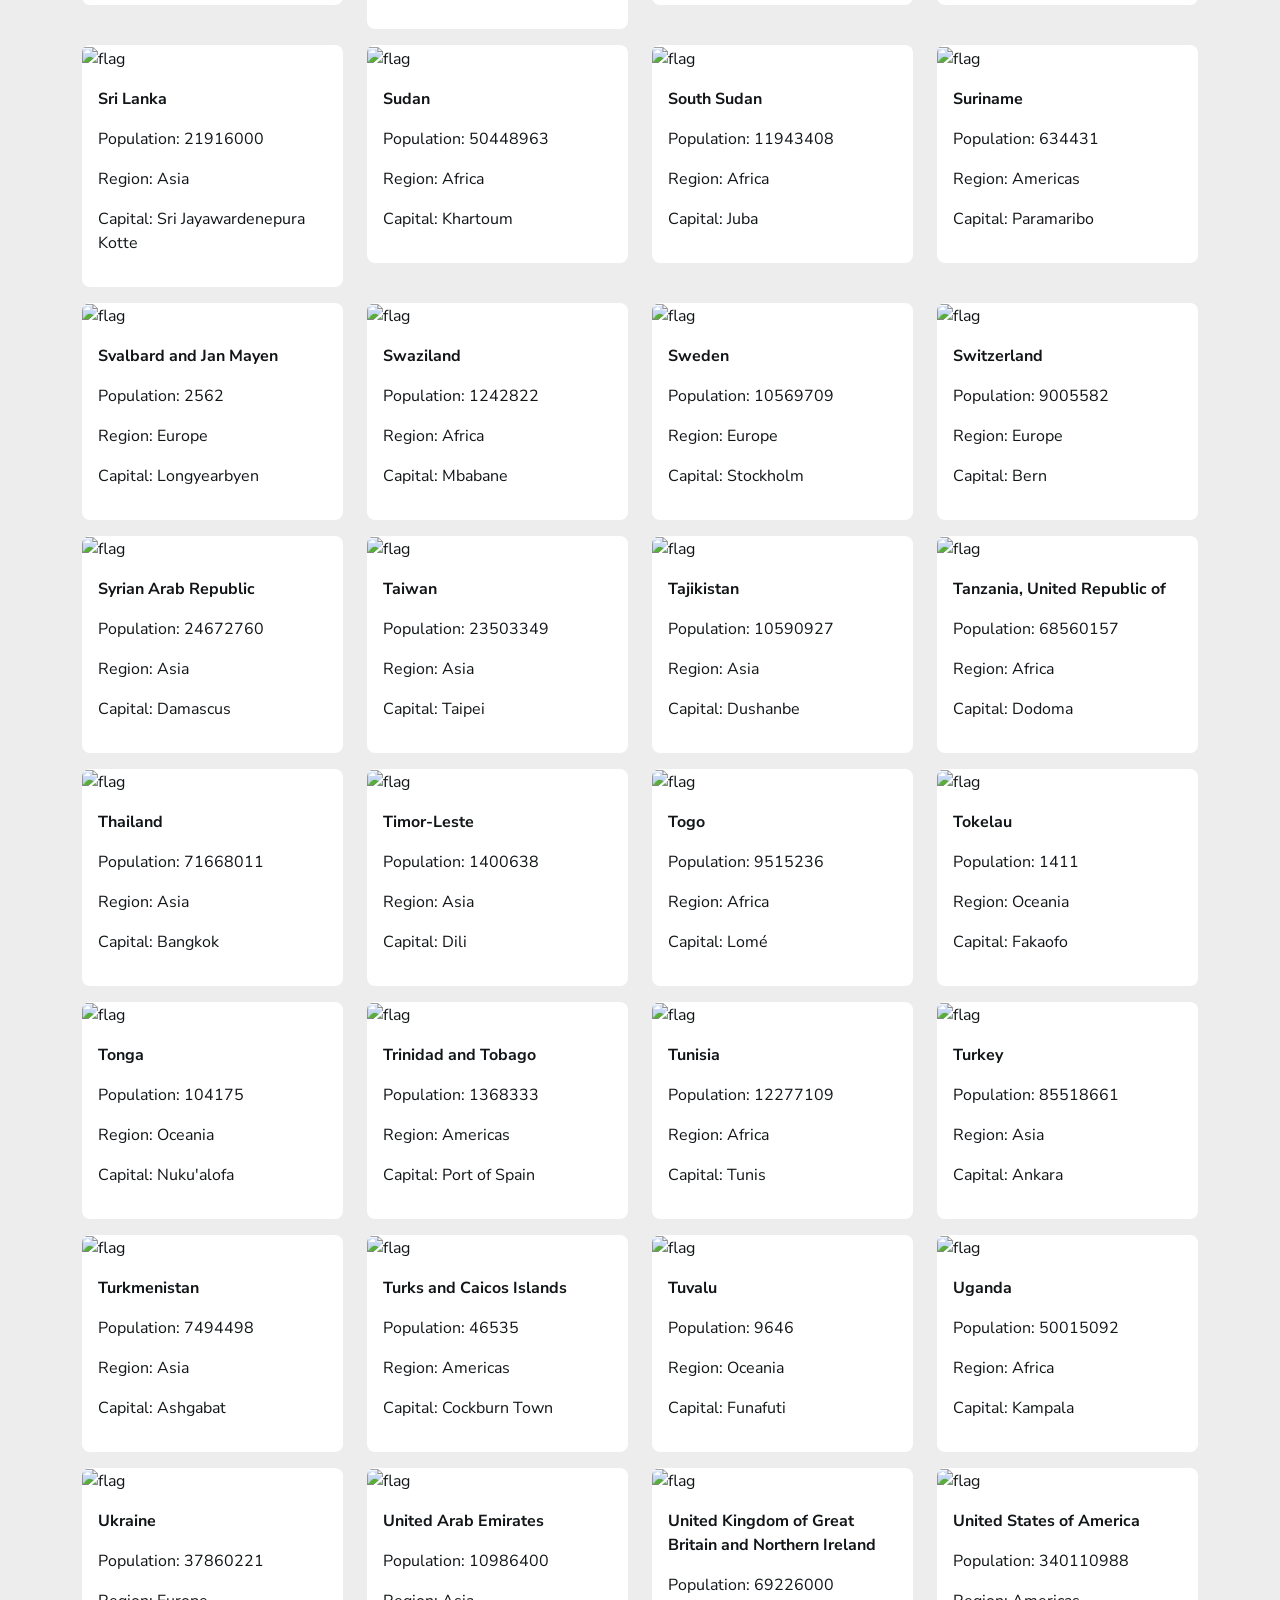
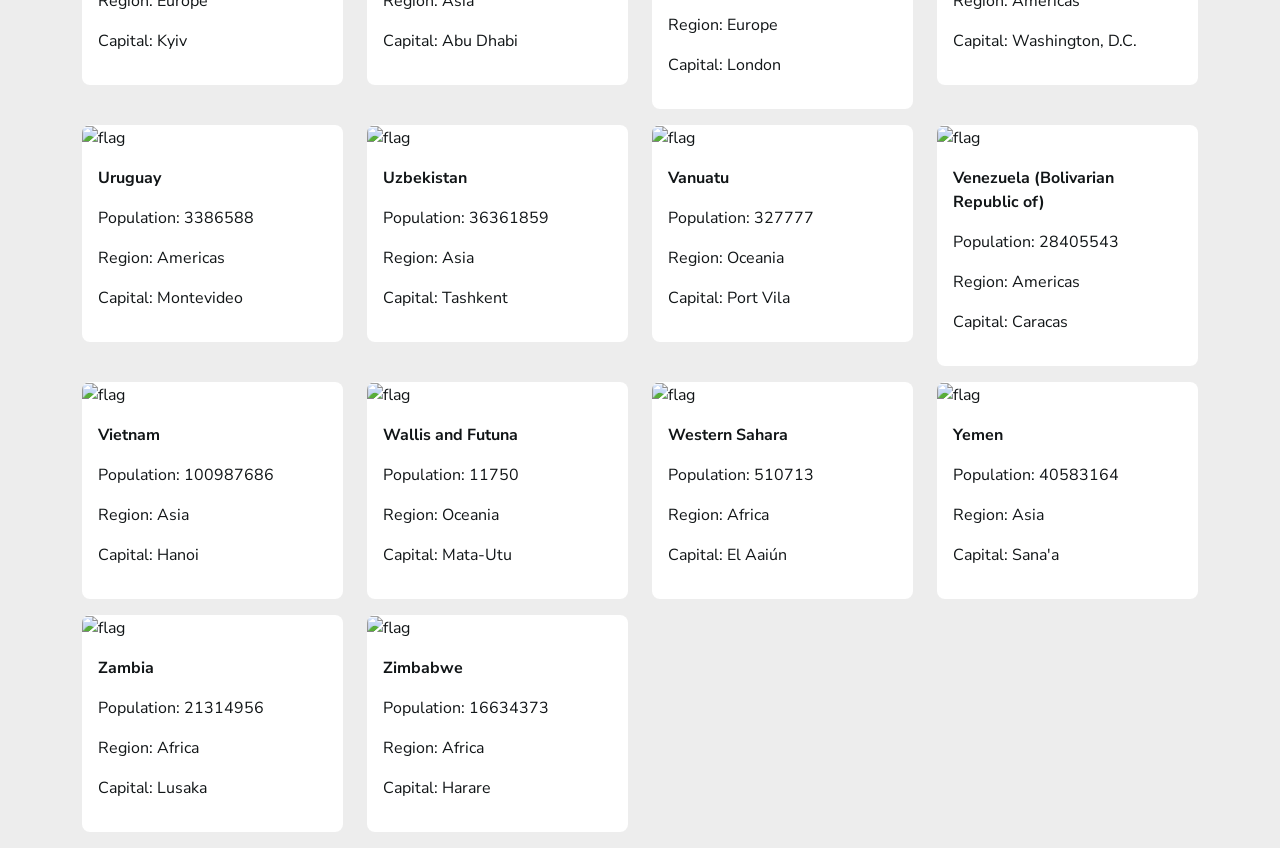
==== commit bce6262b: "adding some code" ====
--- a/index.html
+++ b/index.html
@@ -19,7 +19,7 @@
     />
   </head>
   <body class="theme-light">
-    <div class="header">
+    <header class="header">
       <div
         class="container py-4 d-flex justify-content-between align-items-center"
       >
@@ -29,7 +29,7 @@
           <div class="text-mode">Dark Mode</div>
         </div>
       </div>
-    </div>
+    </header>
 
     <!-- ====== page ---- info ---- country ===== -->
     <div class="page-info-country py-5 hide-all">
@@ -47,7 +47,7 @@
 
     <!-- ============== section ================== -->
 
-    <div class="choices show-all">
+    <section class="choices show-all">
       <div class="py-5 head-sec">
         <div class="container d-flex align-items-start justify-content-between">
           <div class="search-country d-flex align-items-center gap-3">
@@ -106,7 +106,7 @@
           <div class="row row-ocean"></div>
         </div>
       </div>
-    </div>
+    </section>
     <script src="main.js"></script>
   </body>
 </html>
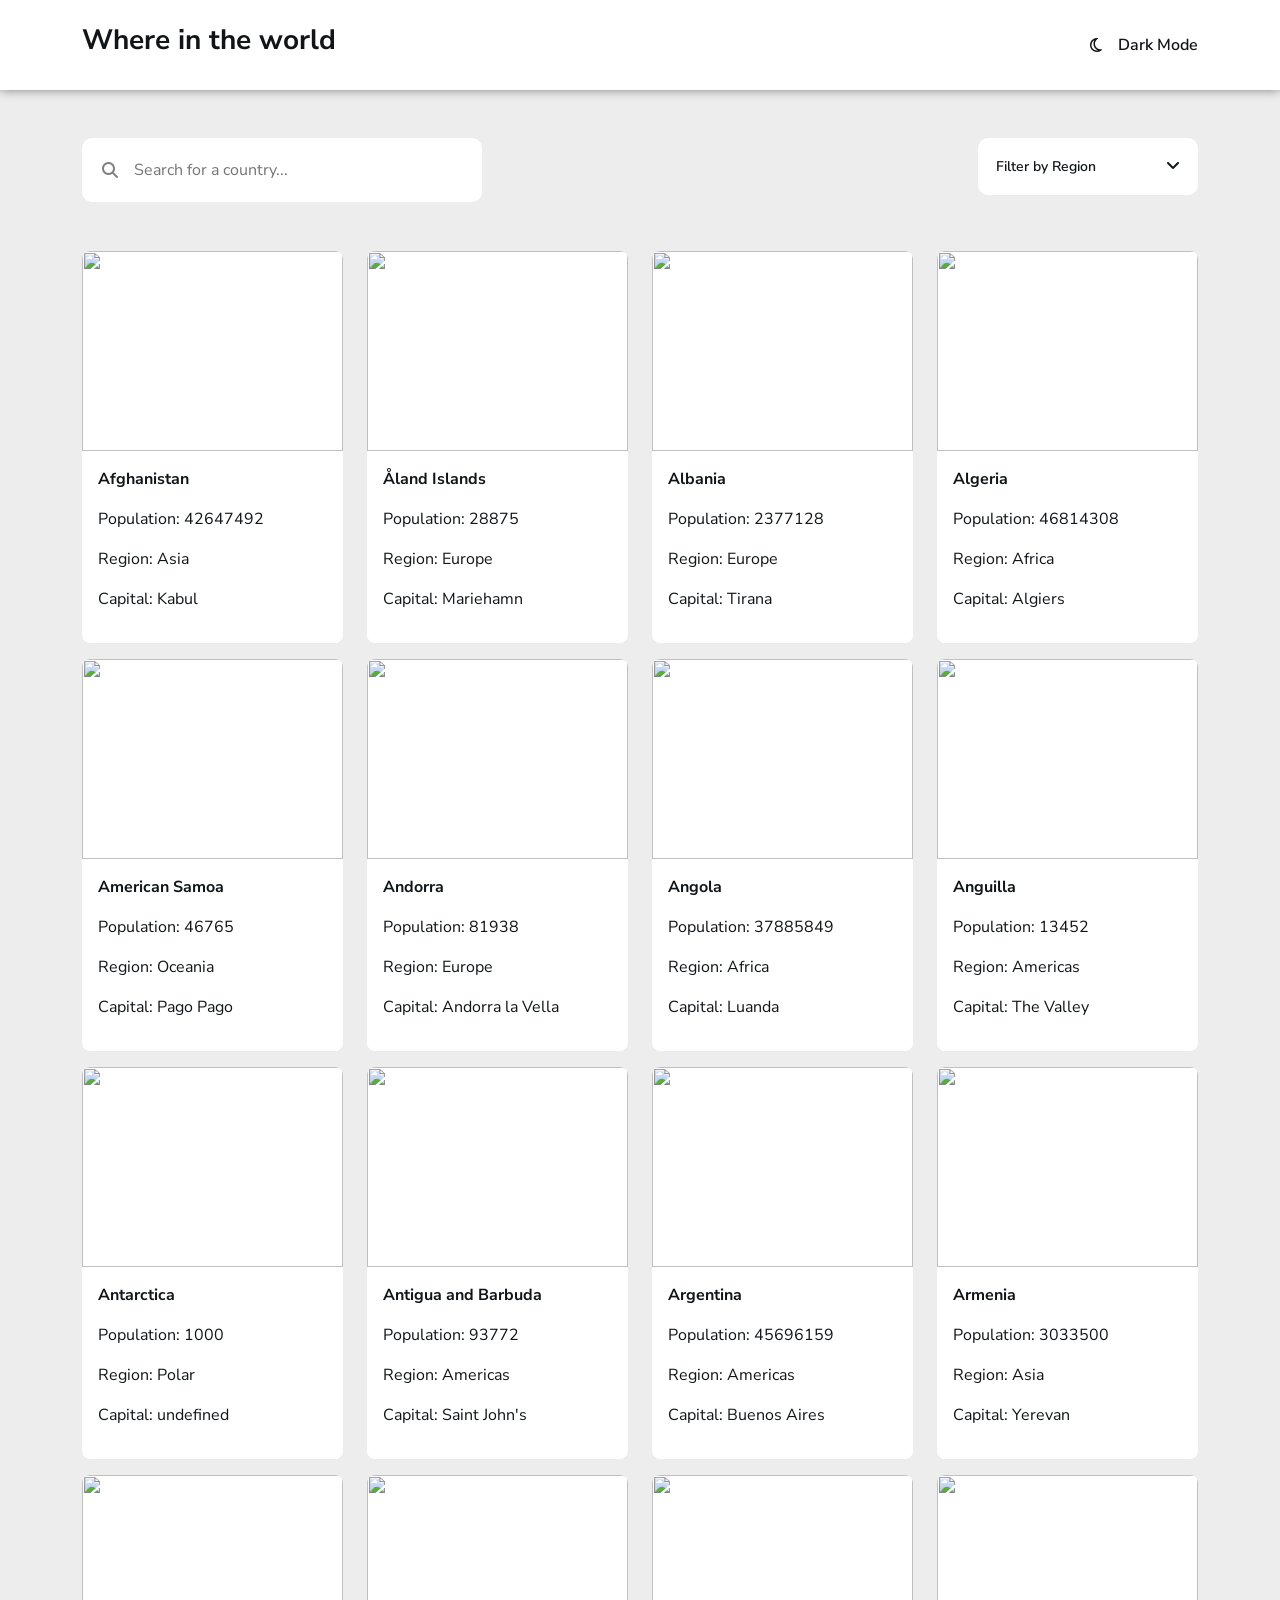
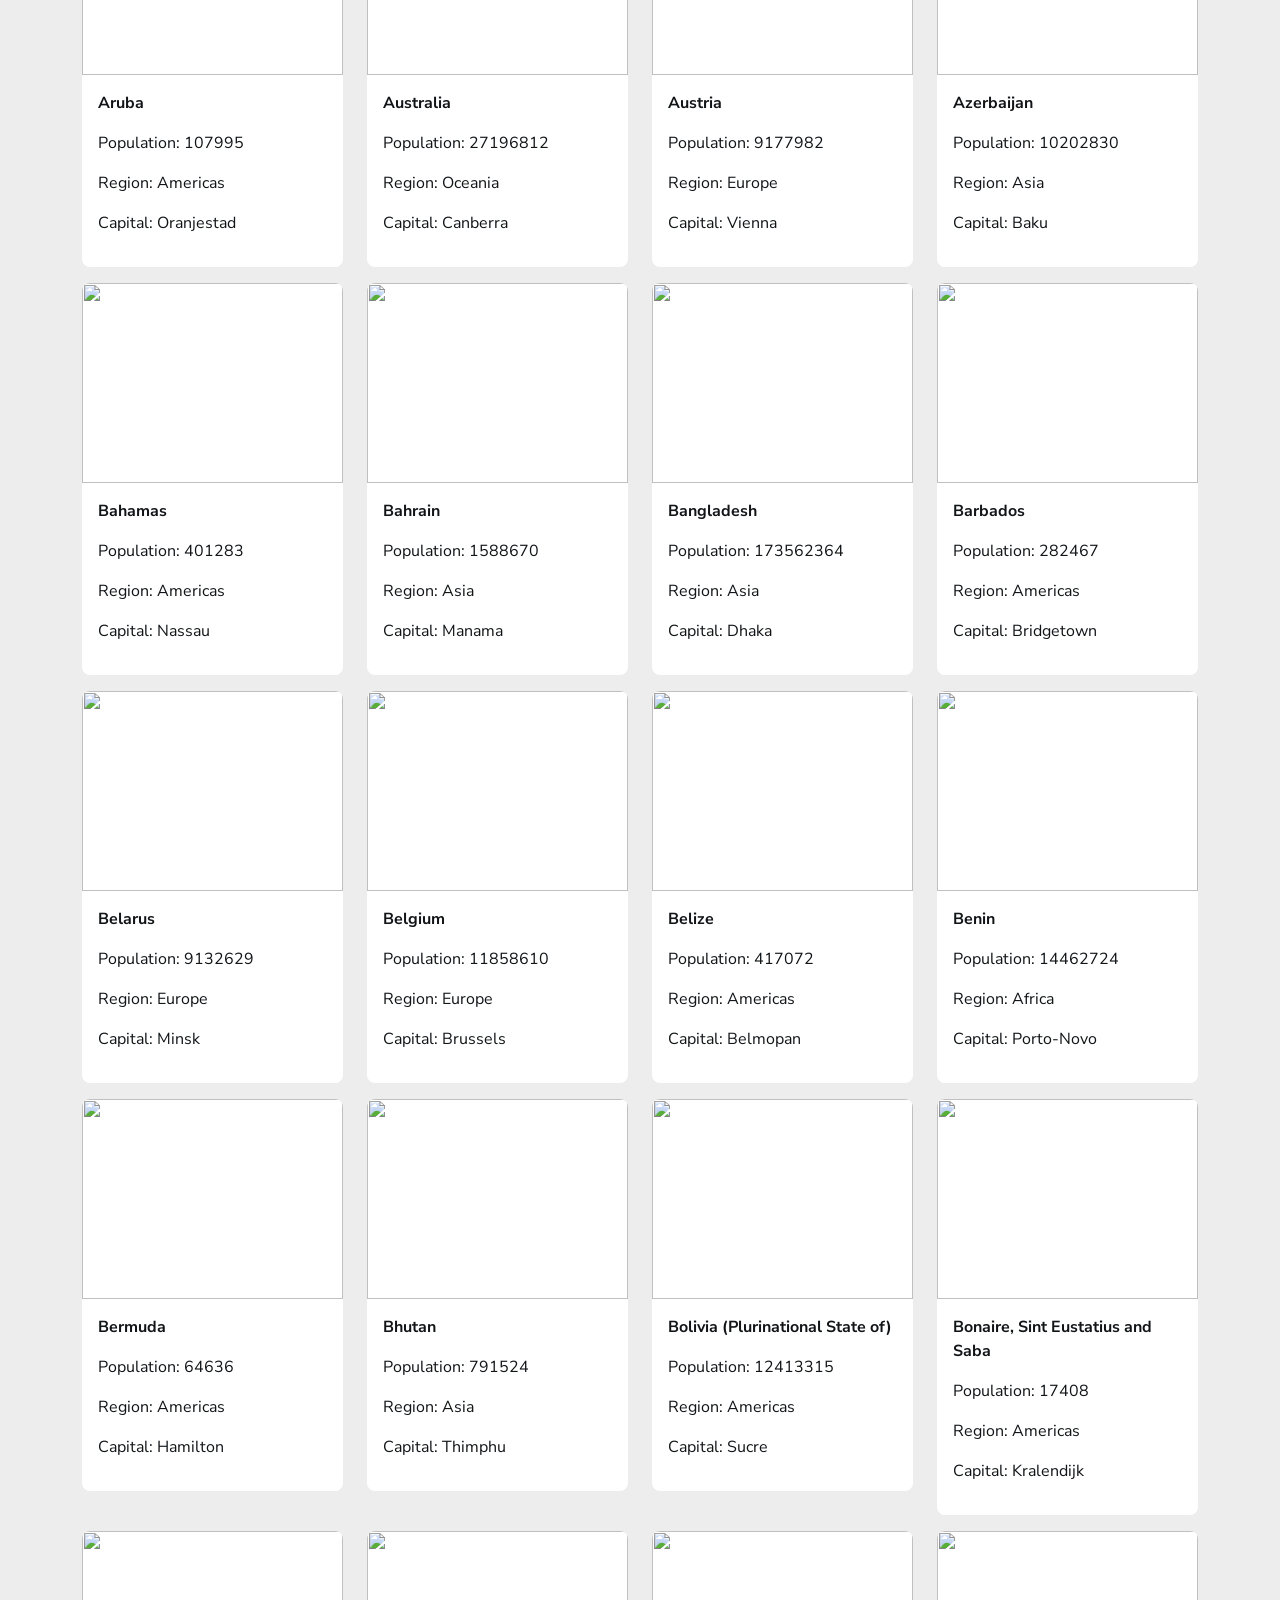
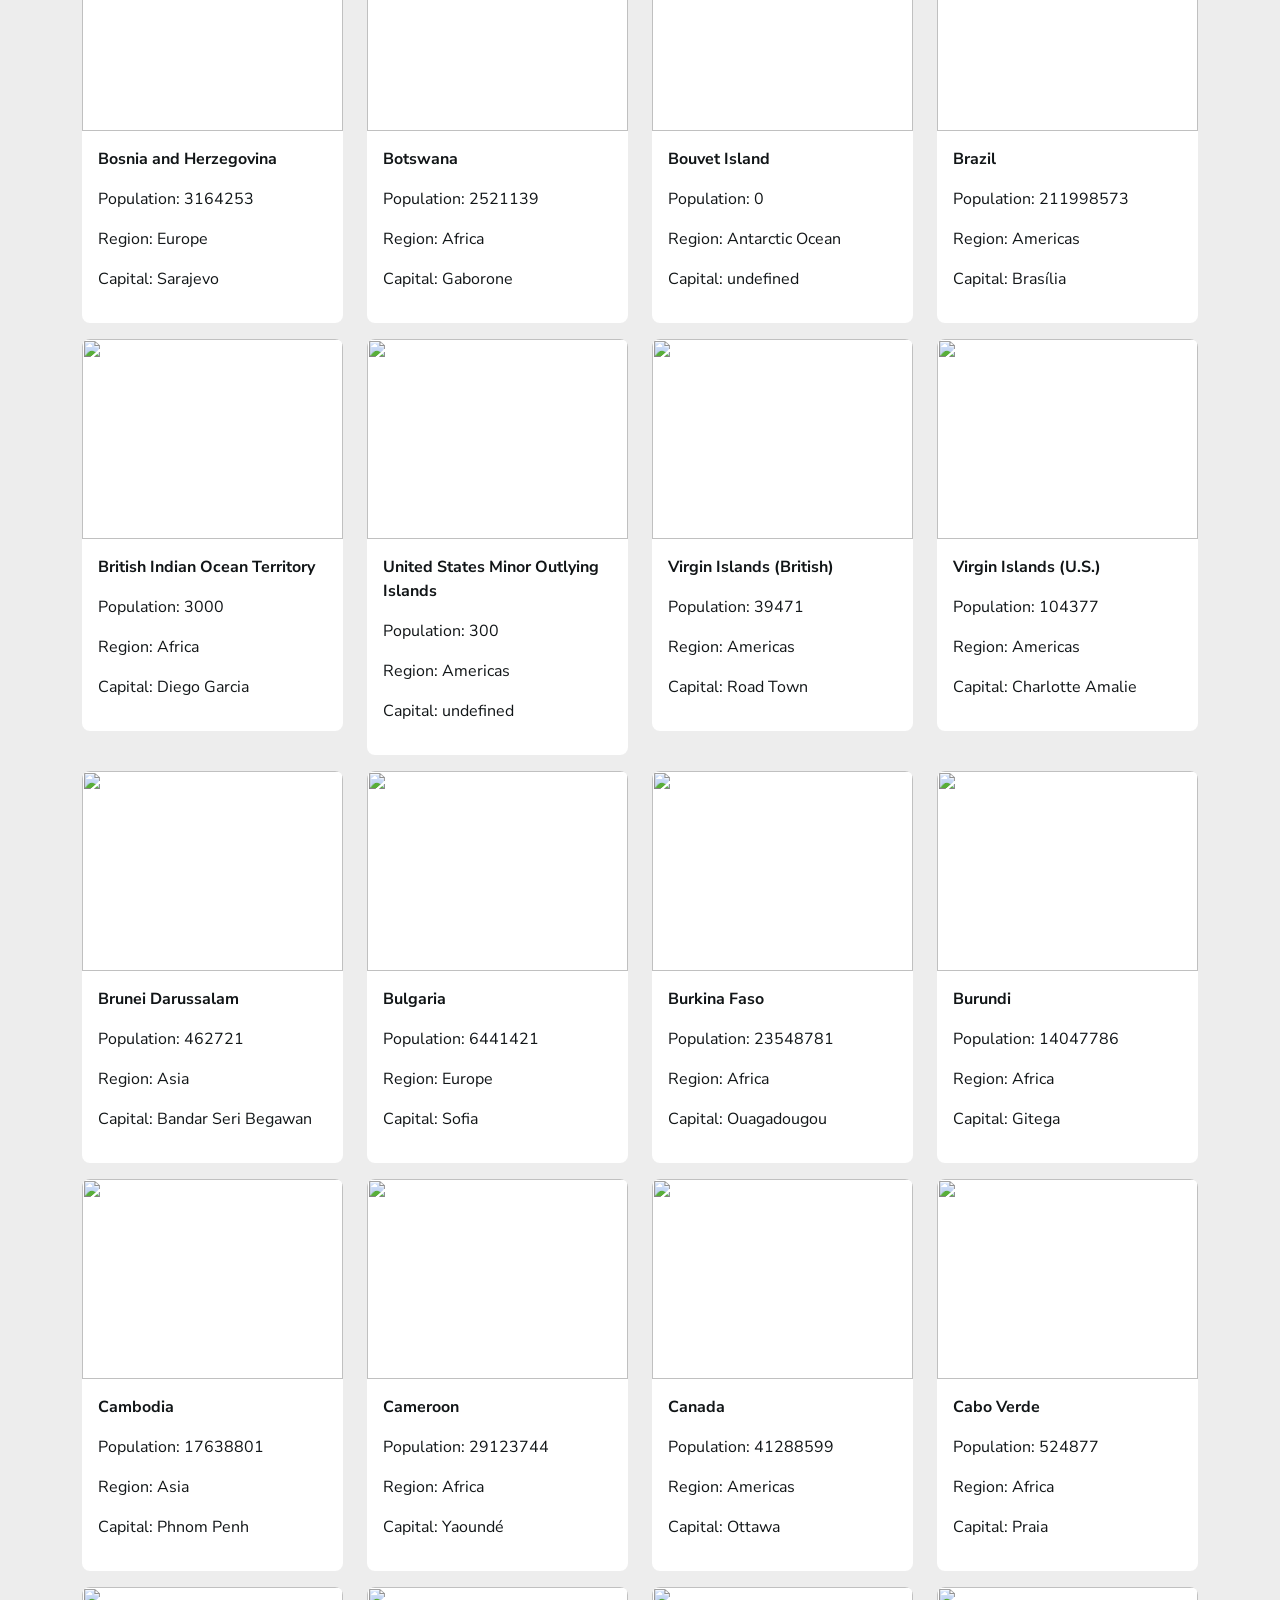
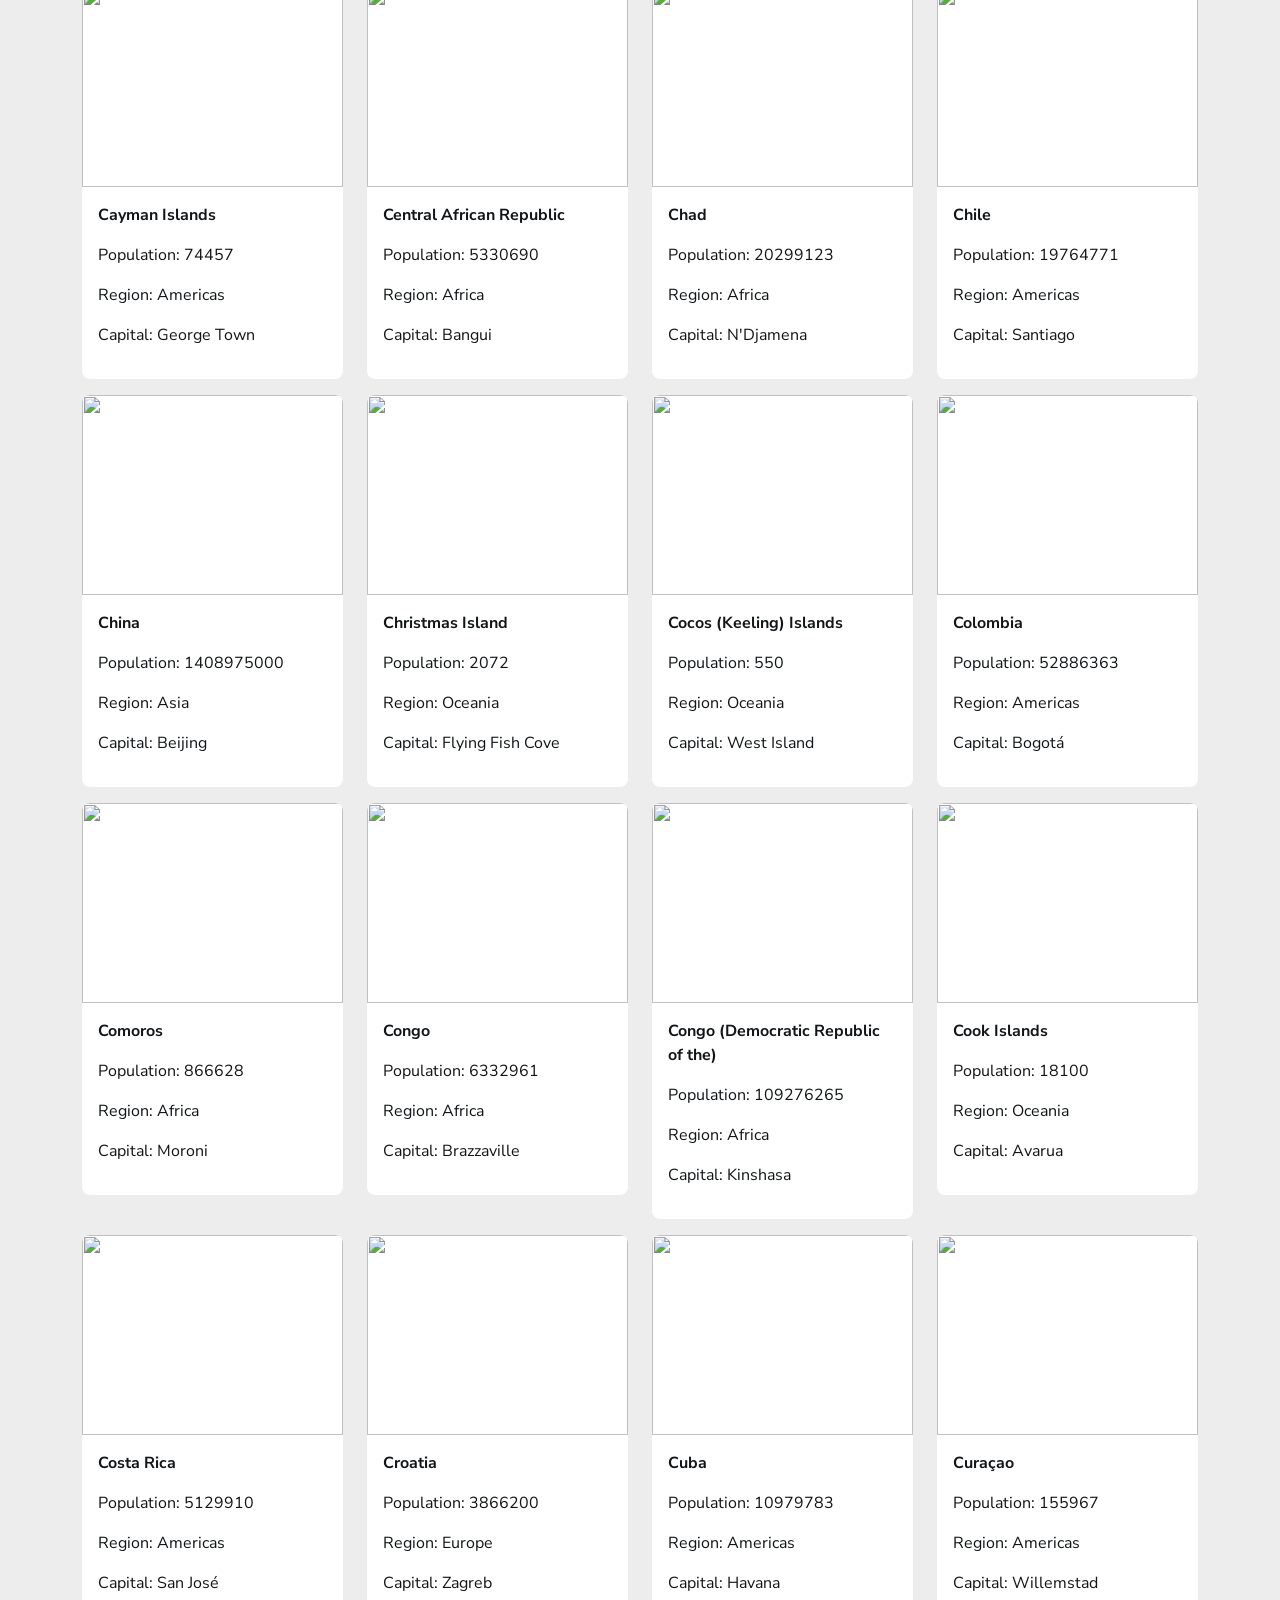
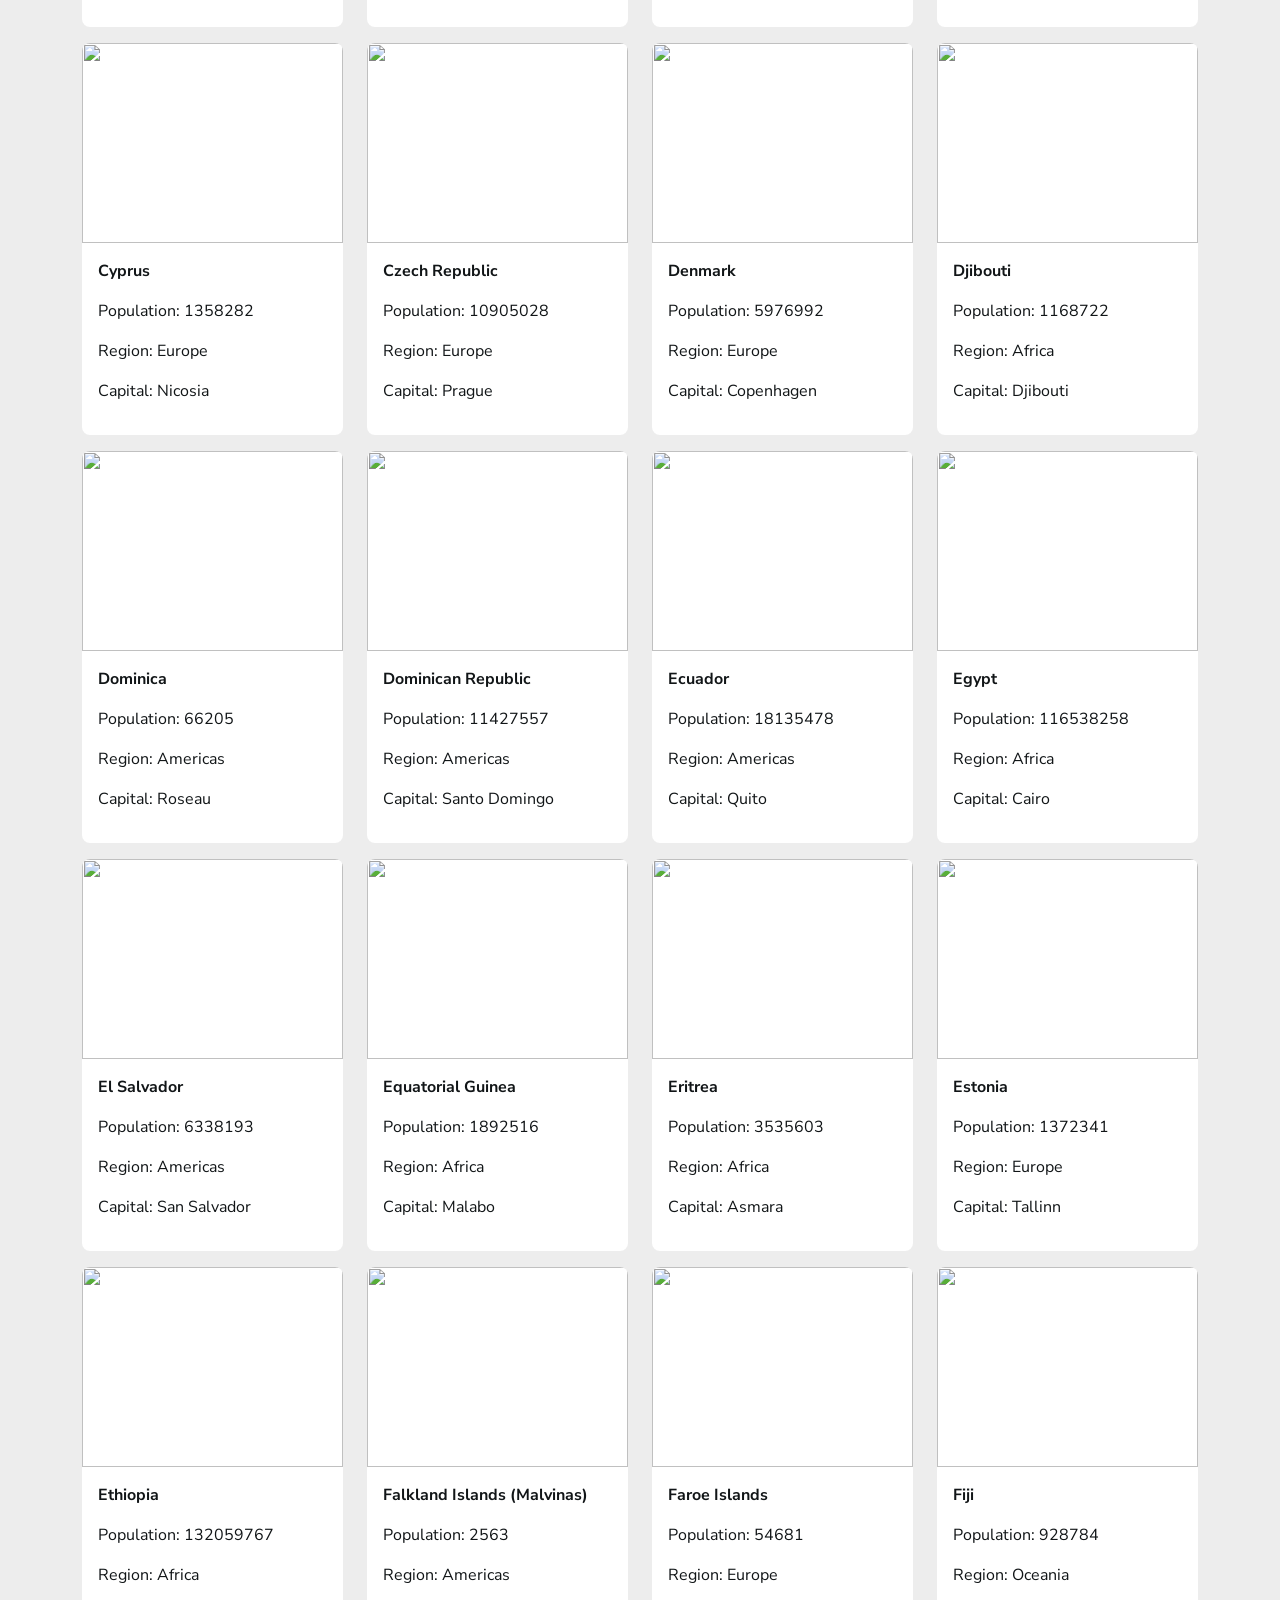
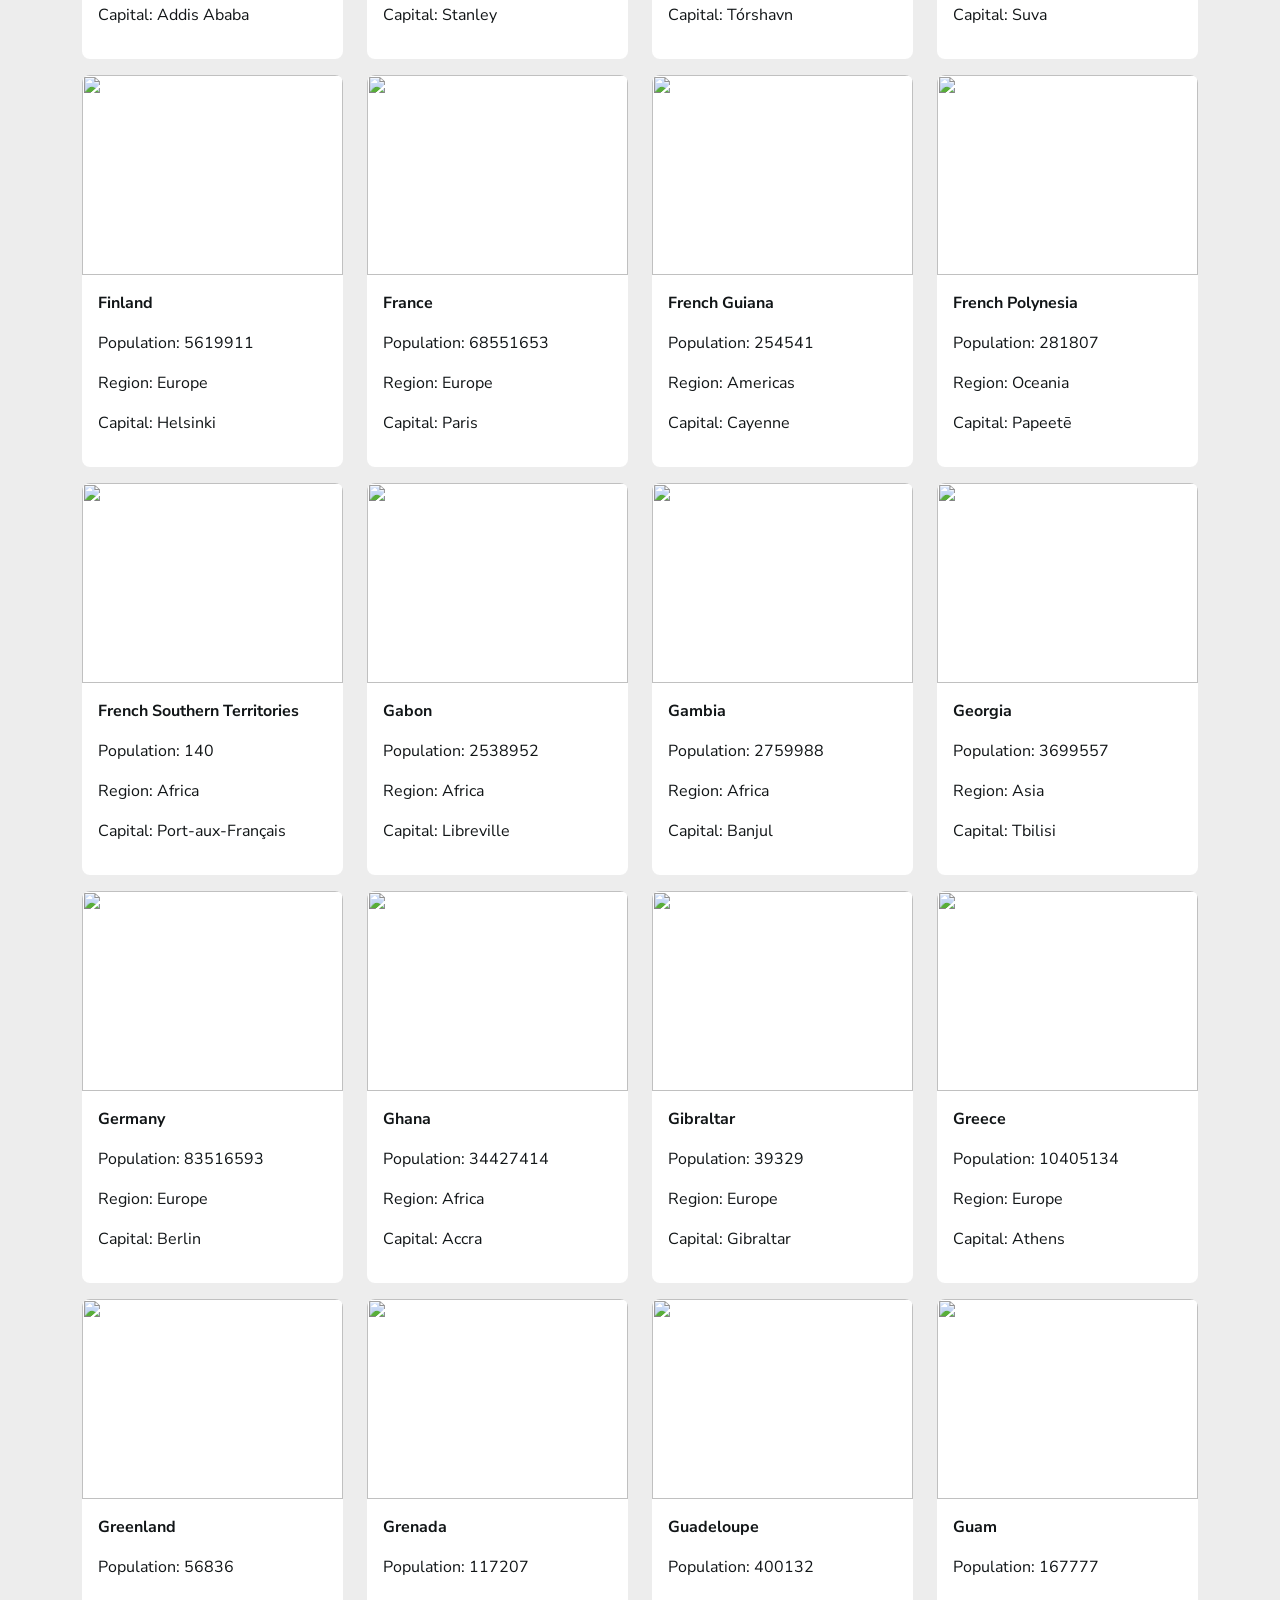
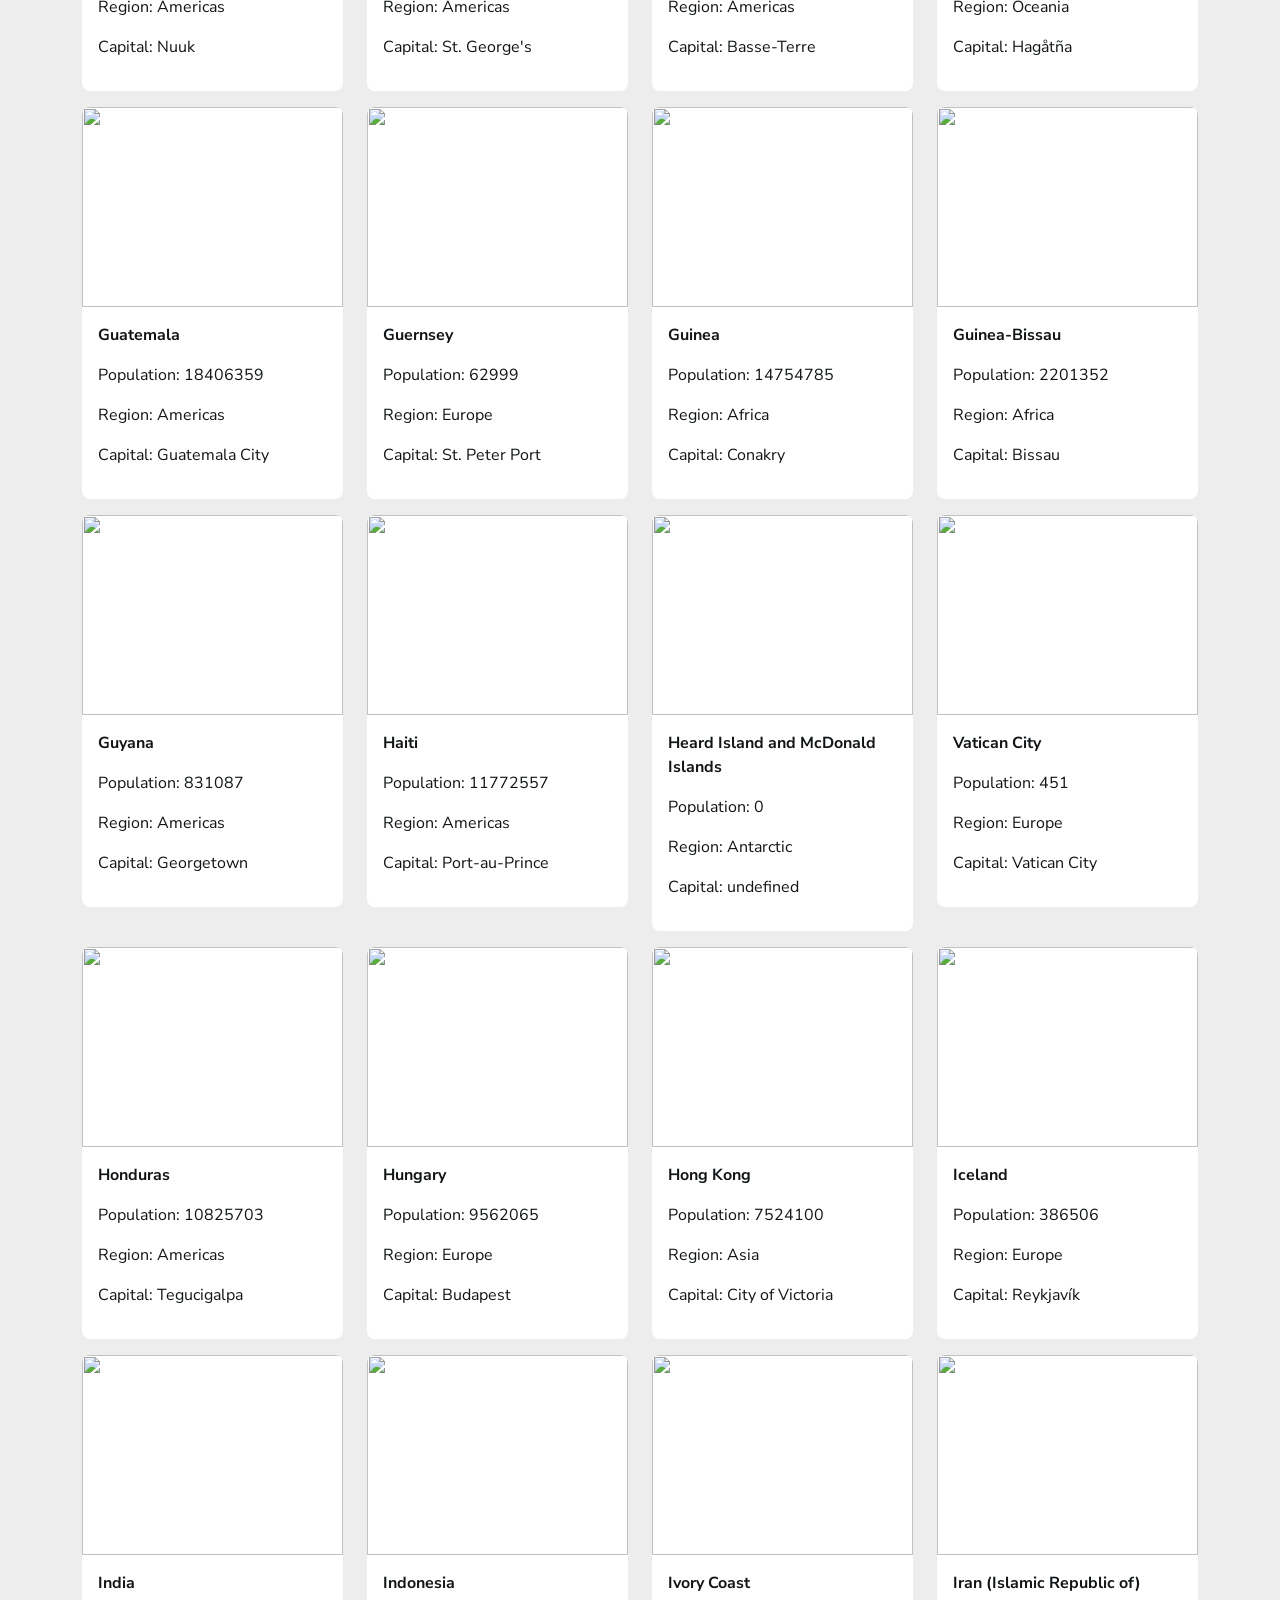
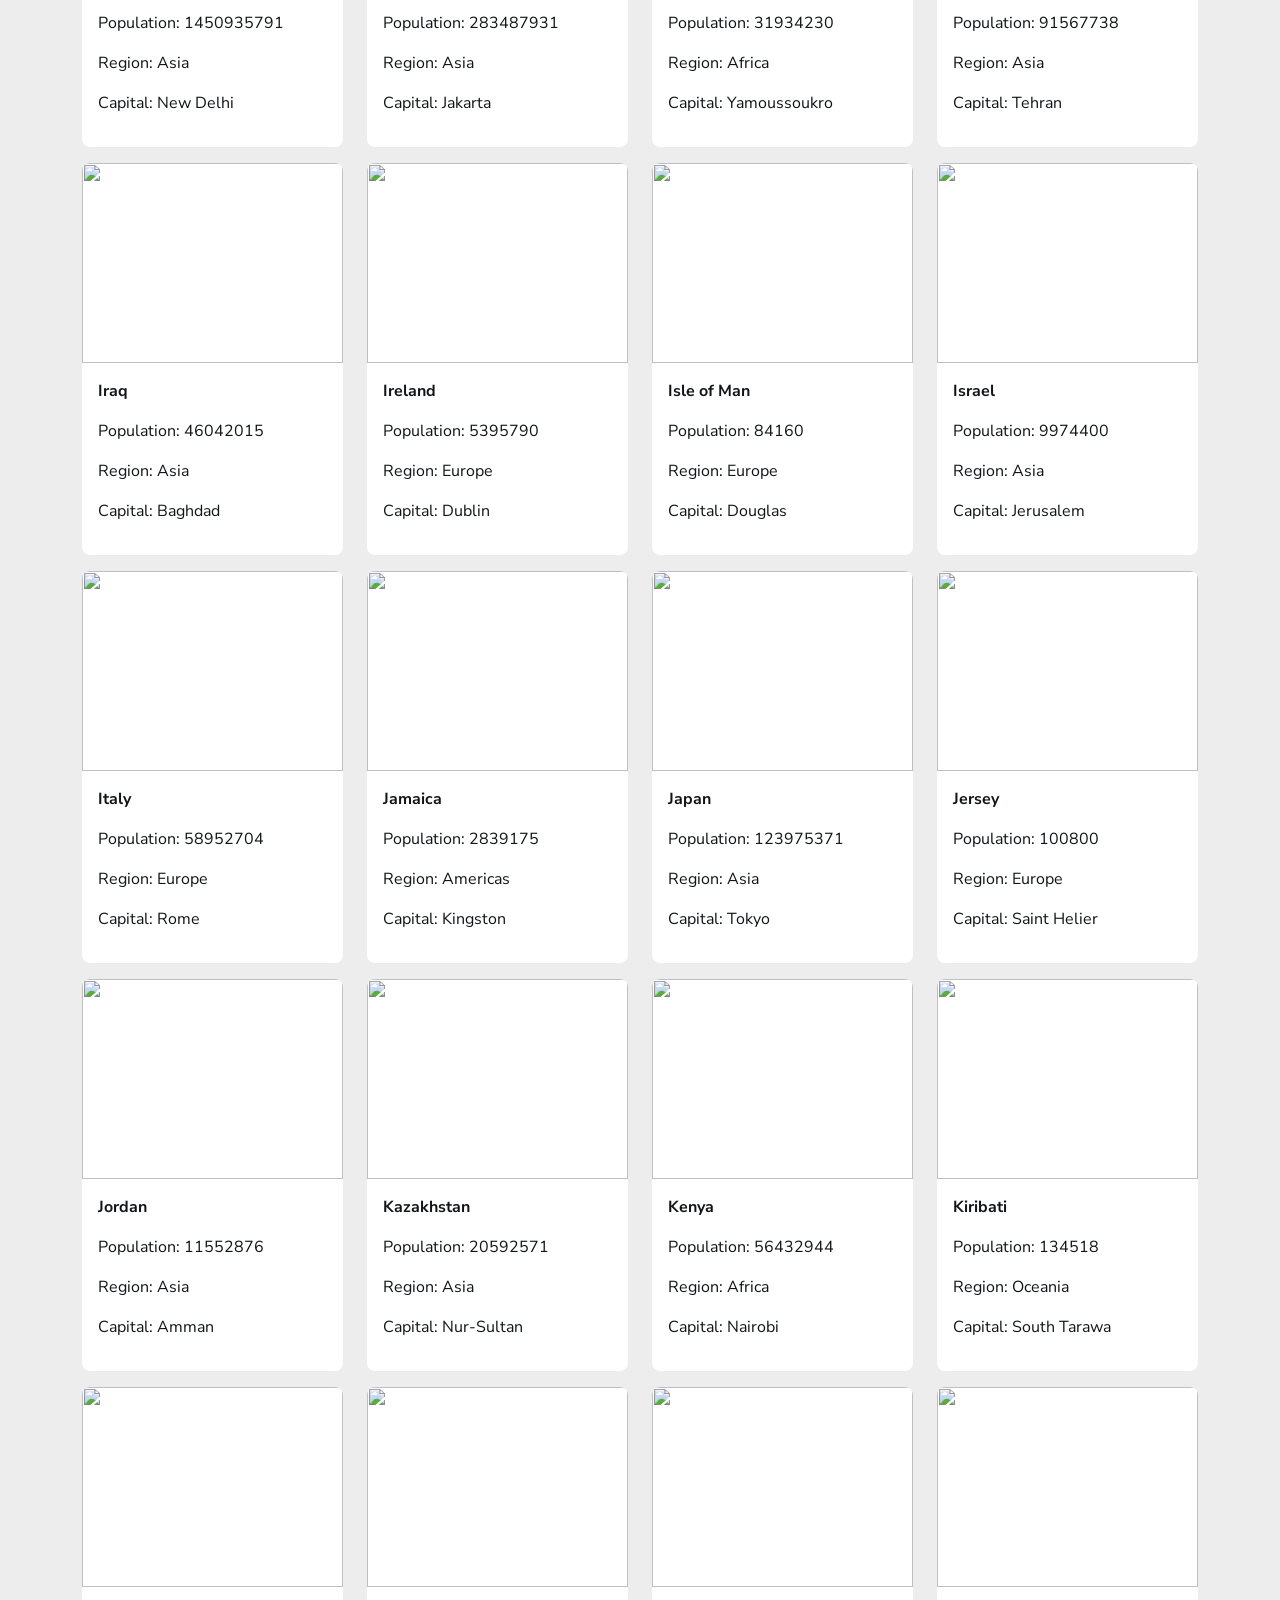
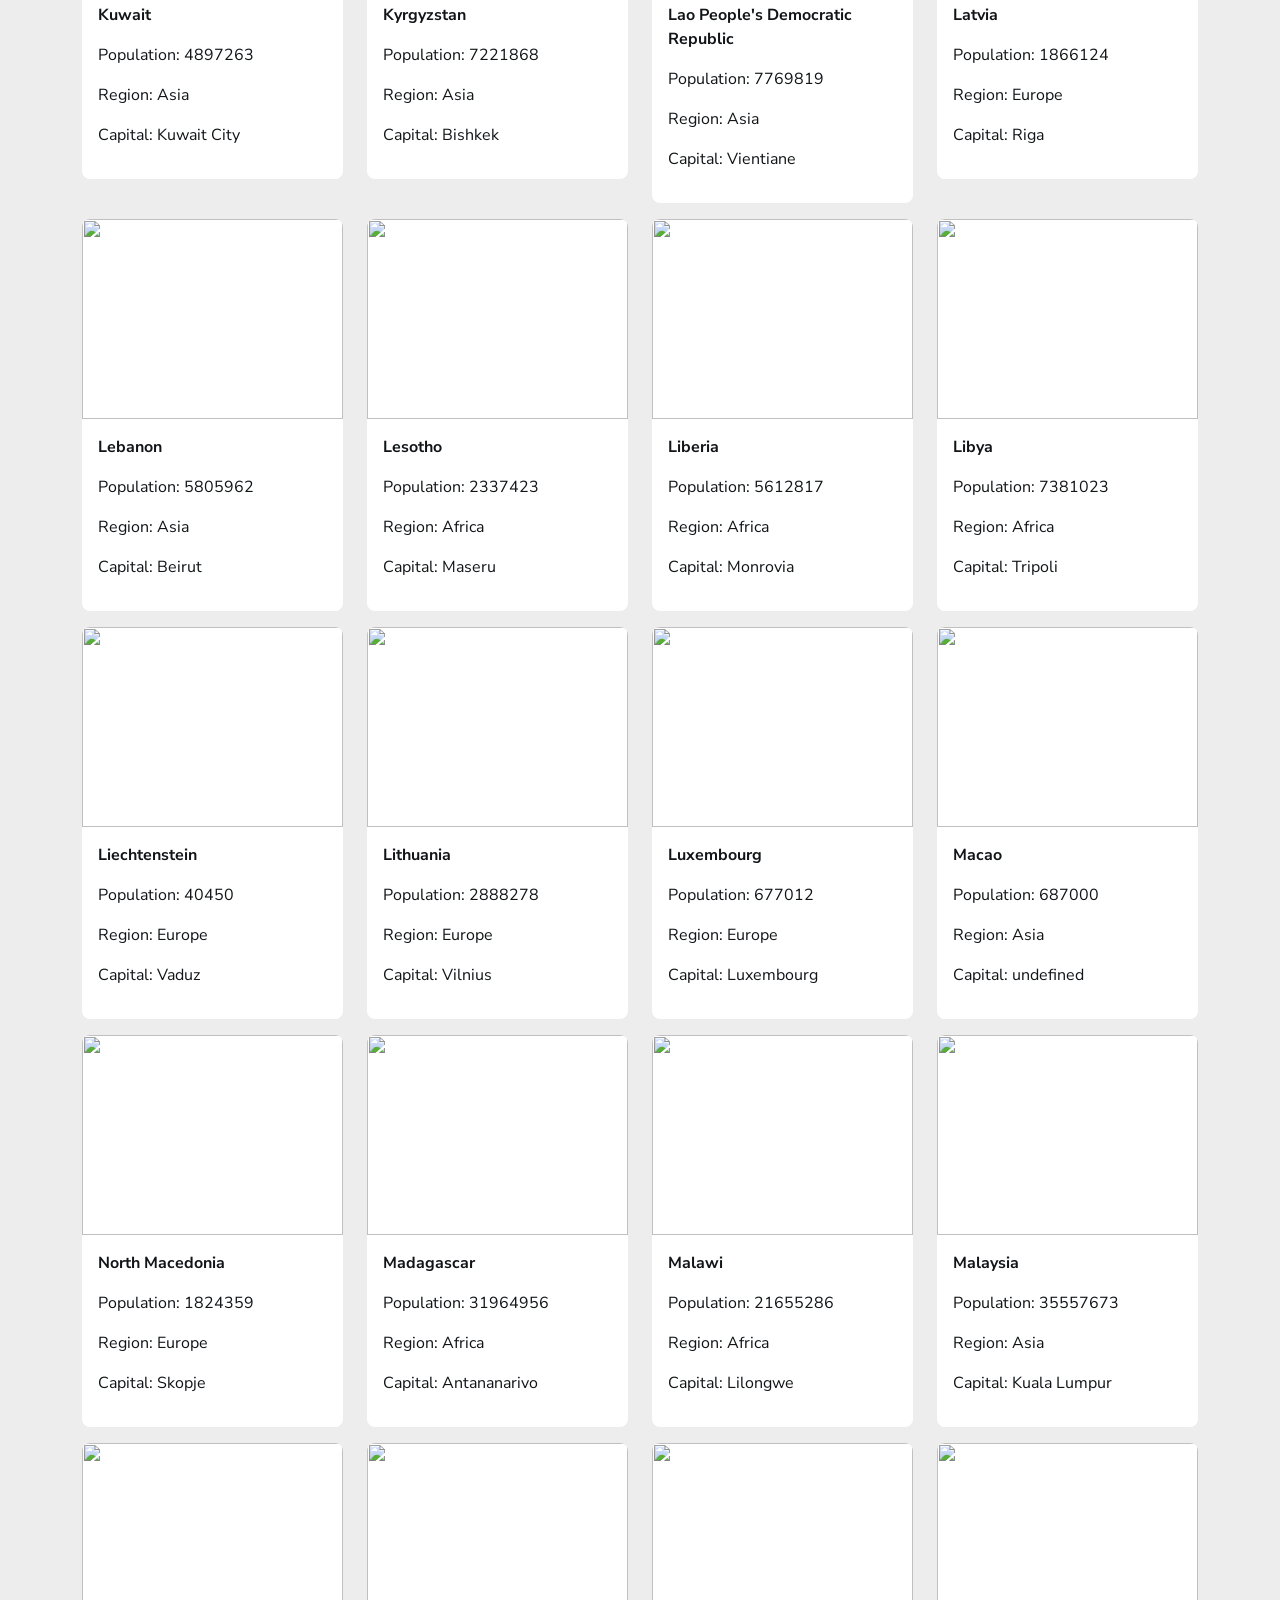
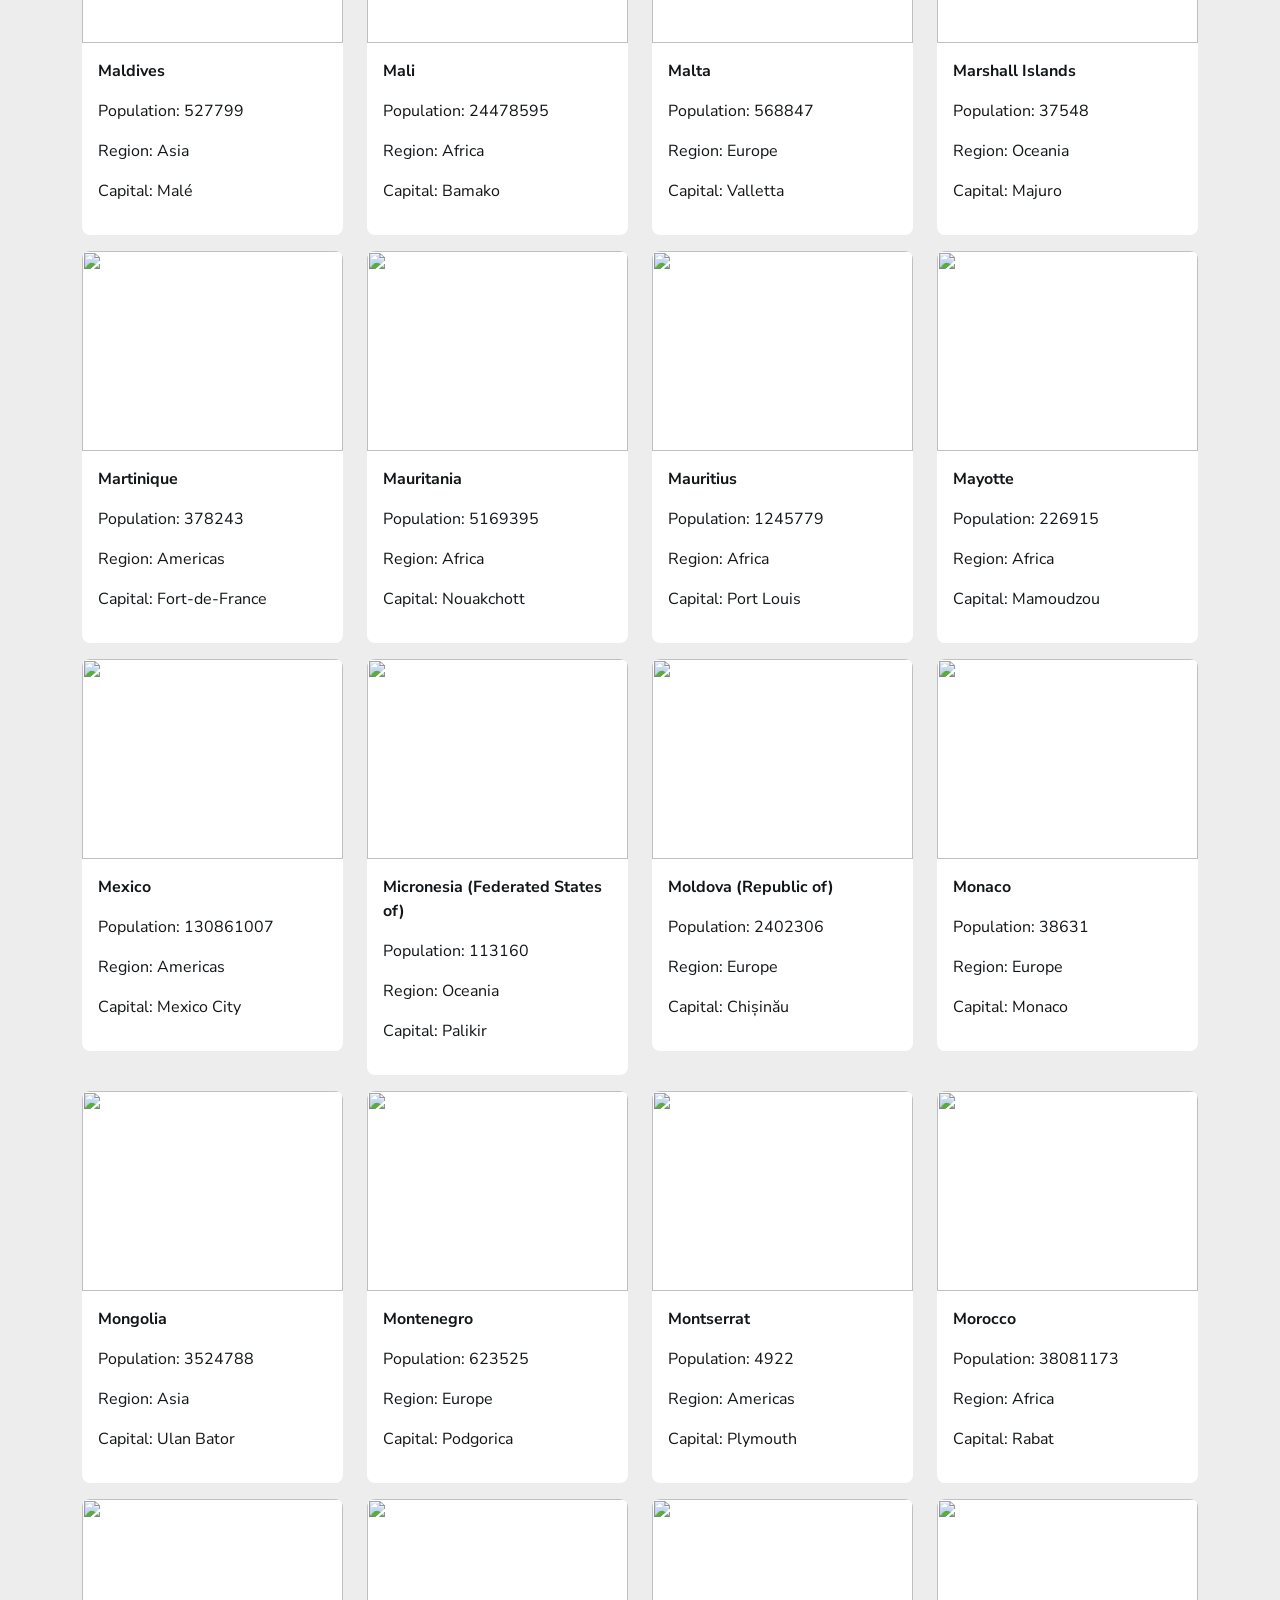
==== commit 00f2fb23: "fixing some issues" ====
--- a/index.html
+++ b/index.html
@@ -24,10 +24,13 @@
         class="container py-4 d-flex justify-content-between align-items-center"
       >
         <h3>Where in the world</h3>
-        <div class="mode-dark-sun d-flex align-items-center gap-3">
+        <button
+          type="button"
+          class="mode-dark-sun d-flex align-items-center gap-3"
+        >
           <i class="fa-regular fa-moon"></i>
           <div class="text-mode">Dark Mode</div>
-        </div>
+        </button>
       </div>
     </header>
 
@@ -47,66 +50,71 @@
 
     <!-- ============== section ================== -->
 
-    <section class="choices show-all">
-      <div class="py-5 head-sec">
-        <div class="container d-flex align-items-start justify-content-between">
-          <div class="search-country d-flex align-items-center gap-3">
-            <i class="fa-solid fa-magnifying-glass"></i>
-            <input
-              class="srch-name"
-              type="text"
-              placeholder="Search for a country..."
-            />
-          </div>
-          <div class="filter-by-region">
-            <div
-              class="head-filter d-flex align-items-center justify-content-between mb-2"
-            >
-              <div class="text-filter">Filter by Region</div>
-              <i class="fa-solid fa-angle-down"></i>
+    <main>
+      <section class="choices show-all">
+        <div class="py-5 head-sec">
+          <div
+            class="container d-flex align-items-start justify-content-between"
+          >
+            <div class="search-country d-flex align-items-center gap-3">
+              <i class="fa-solid fa-magnifying-glass"></i>
+              <input
+                class="srch-name"
+                type="text"
+                placeholder="Search for a country..."
+              />
             </div>
+            <div class="filter-by-region">
+              <div
+                class="head-filter d-flex align-items-center justify-content-between mb-2"
+              >
+                <div class="text-filter">Filter by Region</div>
+                <i class="fa-solid fa-angle-down"></i>
+              </div>
 
-            <ul
-              class="bottom-filter position-absolute hide list-unstyled m-0 py-3 px-4"
-            >
-              <li data-contnent=".Africa" class="mb-1">Africa</li>
-              <li data-contnent=".America" class="mb-1">America</li>
-              <li data-contnent=".Asia" class="mb-1">Asia</li>
-              <li data-contnent=".Euro" class="mb-1">Europe</li>
-              <li data-contnent=".Ocean">Oceania</li>
-            </ul>
+              <ul
+                class="bottom-filter position-absolute hide list-unstyled m-0 py-3 px-4"
+              >
+                <li data-contnent=".all" class="mb-1">All</li>
+                <li data-contnent=".Africa" class="mb-1">Africa</li>
+                <li data-contnent=".America" class="mb-1">America</li>
+                <li data-contnent=".Asia" class="mb-1">Asia</li>
+                <li data-contnent=".Euro" class="mb-1">Europe</li>
+                <li data-contnent=".Ocean">Oceania</li>
+              </ul>
+            </div>
           </div>
         </div>
-      </div>
 
-      <!-- ===== another -page  -->
+        <!-- ===== another -page  -->
 
-      <div class="container">
-        <div class="page all">
-          <div class="row"></div>
+        <div class="container">
+          <div class="page all">
+            <div class="row"></div>
+          </div>
+
+          <div class="page Africa">
+            <div class="row row-africa"></div>
+          </div>
+
+          <div class="page America">
+            <div class="row row-america"></div>
+          </div>
+
+          <div class="page Asia">
+            <div class="row row-asia"></div>
+          </div>
+
+          <div class="page Euro">
+            <div class="row row-euro"></div>
+          </div>
+
+          <div class="page Ocean">
+            <div class="row row-ocean"></div>
+          </div>
         </div>
-
-        <div class="page Africa">
-          <div class="row row-africa"></div>
-        </div>
-
-        <div class="page America">
-          <div class="row row-america"></div>
-        </div>
-
-        <div class="page Asia">
-          <div class="row row-asia"></div>
-        </div>
-
-        <div class="page Euro">
-          <div class="row row-euro"></div>
-        </div>
-
-        <div class="page Ocean">
-          <div class="row row-ocean"></div>
-        </div>
-      </div>
-    </section>
+      </section>
+    </main>
     <script src="main.js"></script>
   </body>
 </html>
--- a/css/style.css
+++ b/css/style.css
@@ -52,6 +52,9 @@
 }
 
 .mode-dark-sun {
+  border: none;
+  outline: none;
+  background-color: transparent;
   cursor: pointer;
 }
 
@@ -105,7 +108,7 @@
   font-weight: 600;
 }
 
-.filter-by-region i {
+.filter-by-region .head-filter {
   cursor: pointer;
 }
 
@@ -146,15 +149,8 @@
   display: none;
 }
 
-.paris {
-  background-color: blue;
+.all {
   display: block;
-}
-.rome {
-  background-color: green;
-}
-.london {
-  background-color: red;
 }
 
 .country-ger img {
